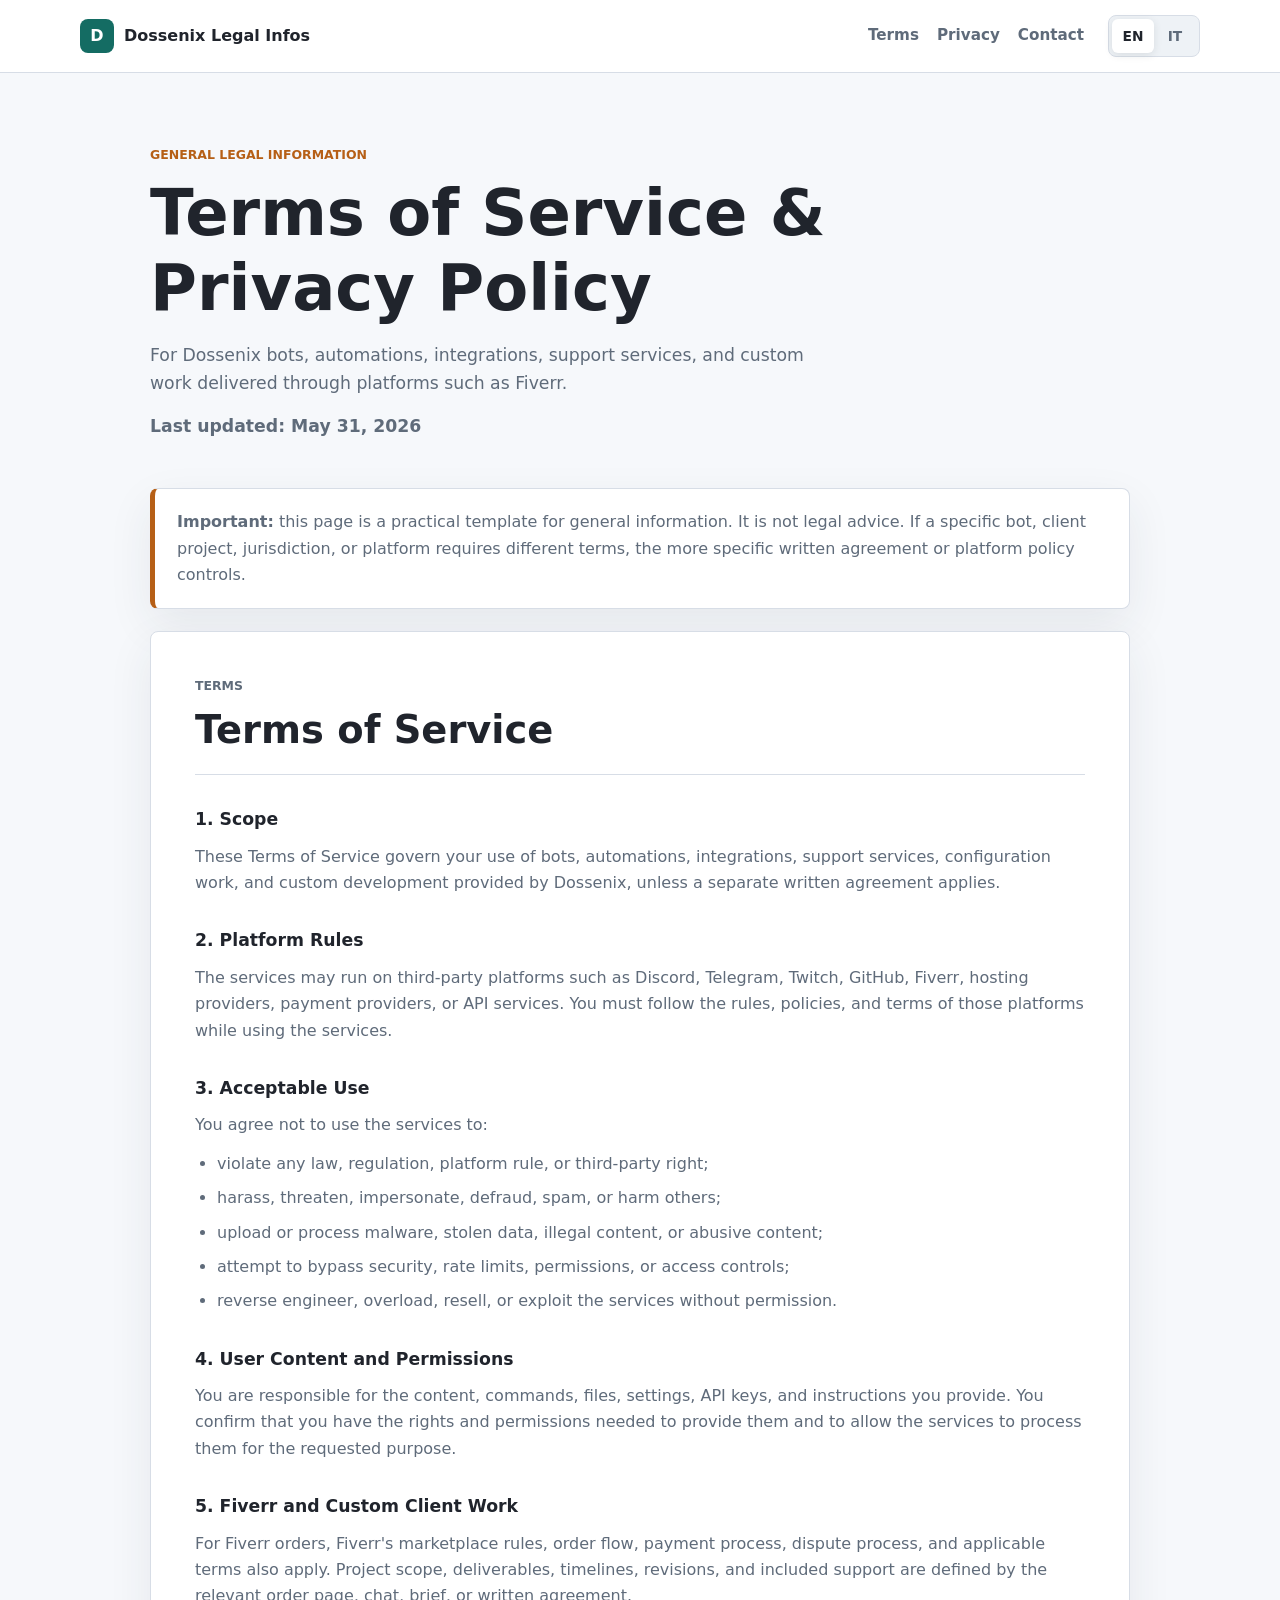
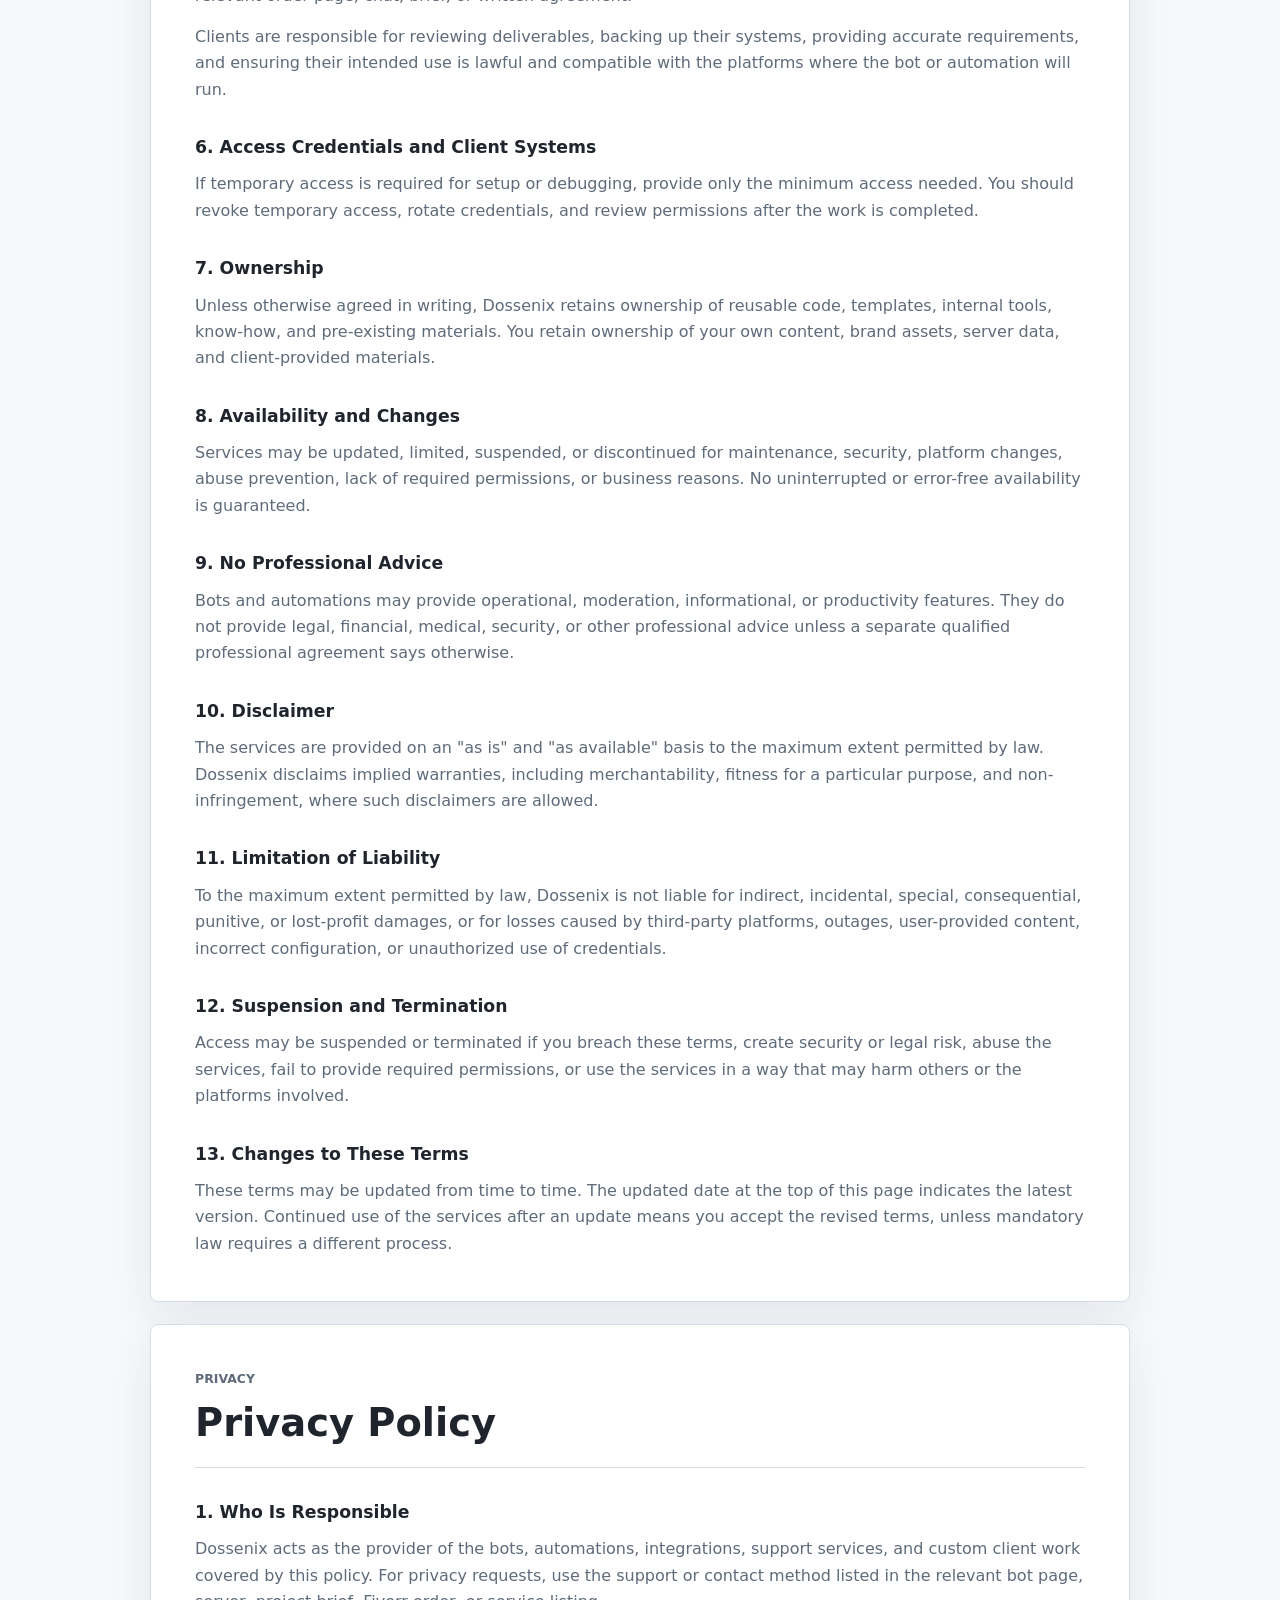
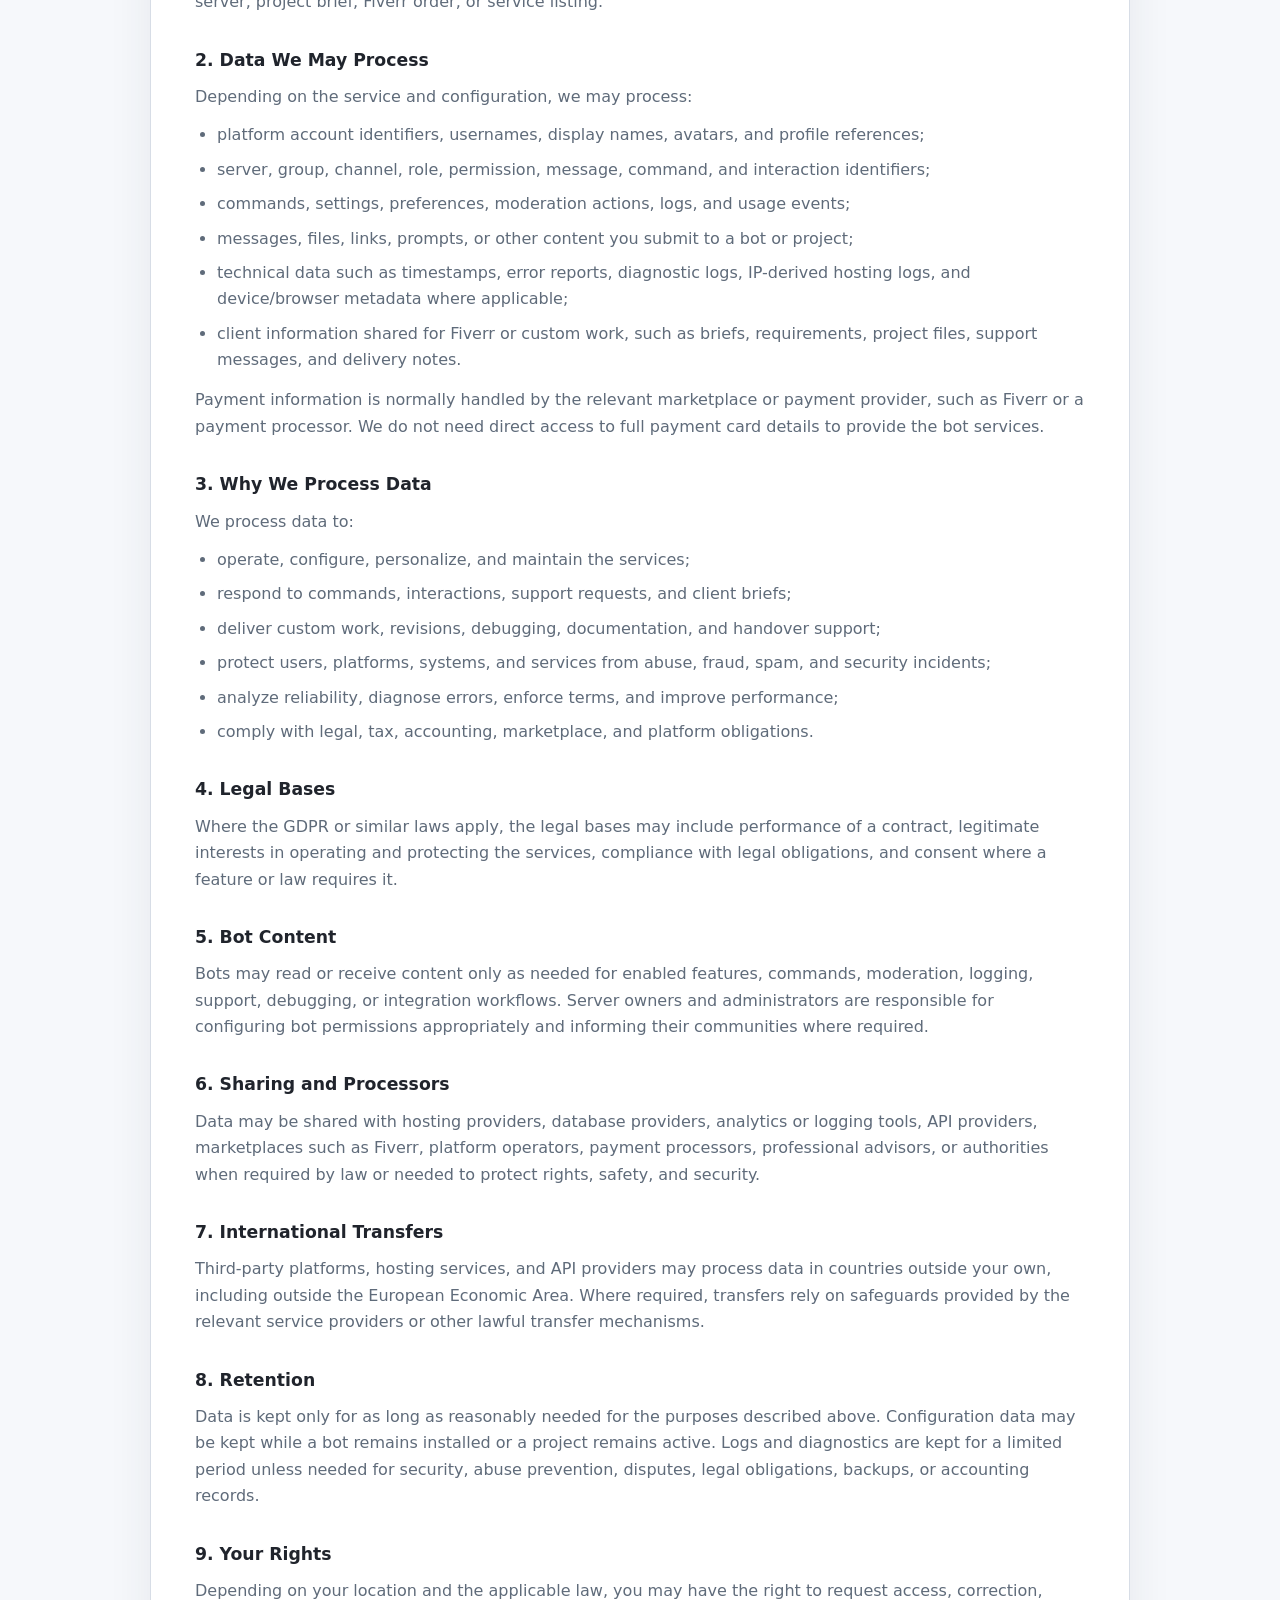
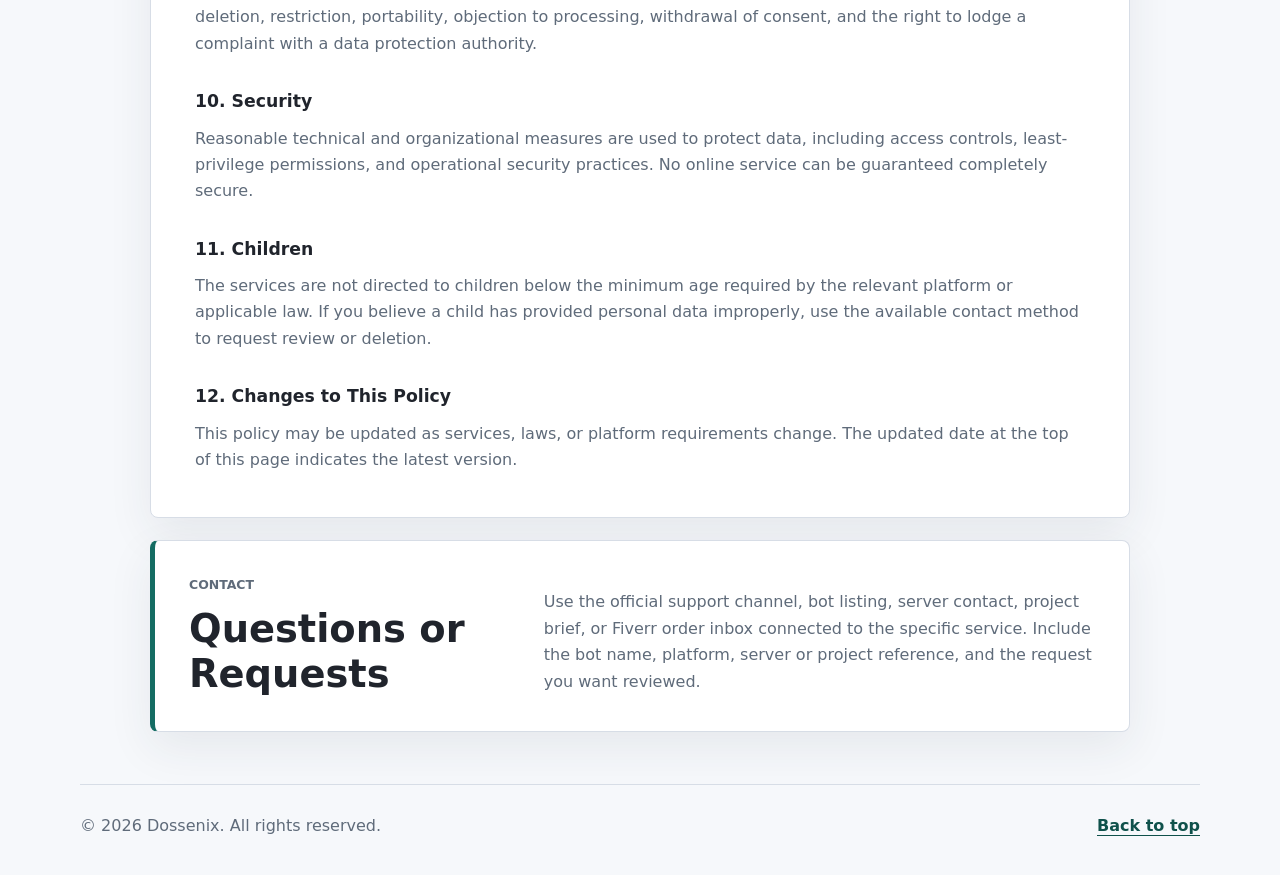
==== privacy.html @ 3f0cb833 "Add Dossenix legal pages" ====
<!doctype html>
<html lang="en">
  <head>
    <meta charset="utf-8" />
    <meta name="viewport" content="width=device-width, initial-scale=1" />
    <title>Privacy Policy | Dossenix Legal Infos</title>
    <meta http-equiv="refresh" content="0; url=./#privacy-en" />
    <link rel="canonical" href="./#privacy-en" />
  </head>
  <body>
    <p>
      Redirecting to
      <a href="./#privacy-en">Privacy Policy</a>.
    </p>
    <script>
      window.location.replace("./#privacy-en");
    </script>
  </body>
</html>
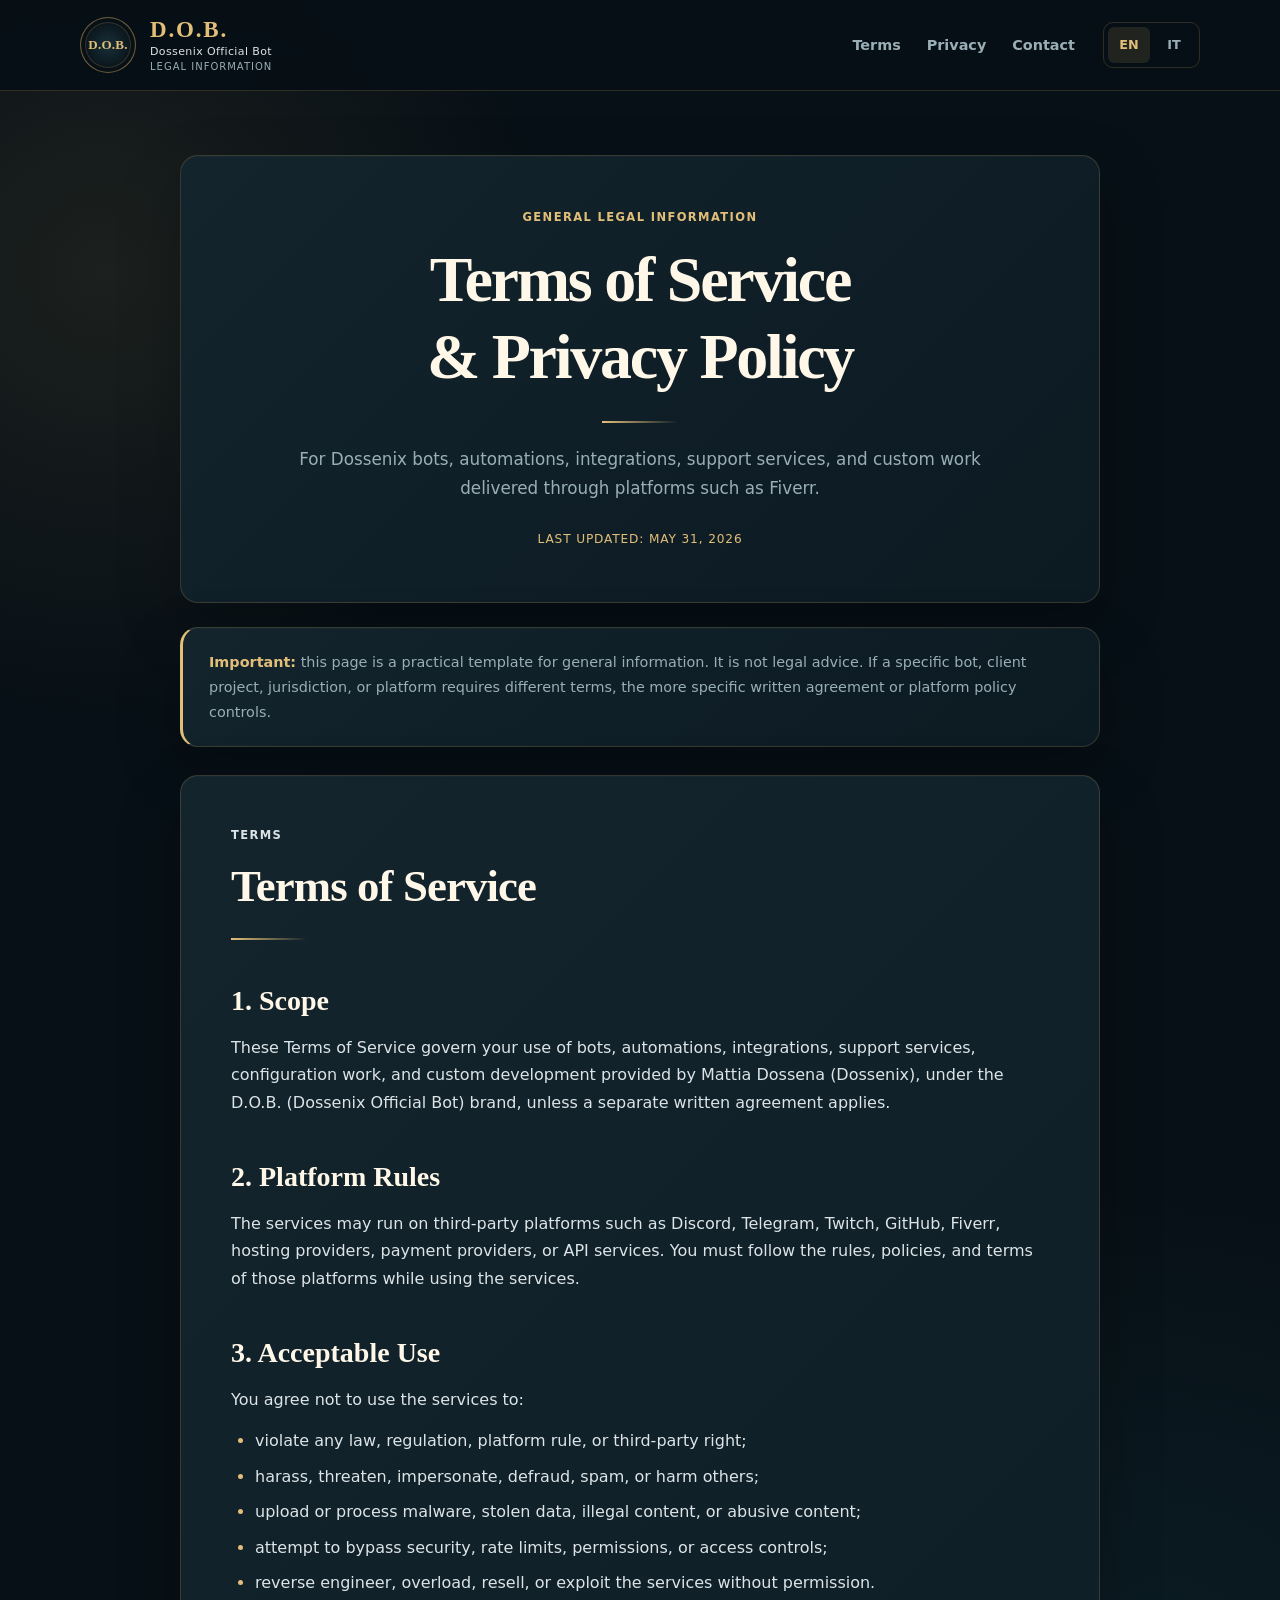
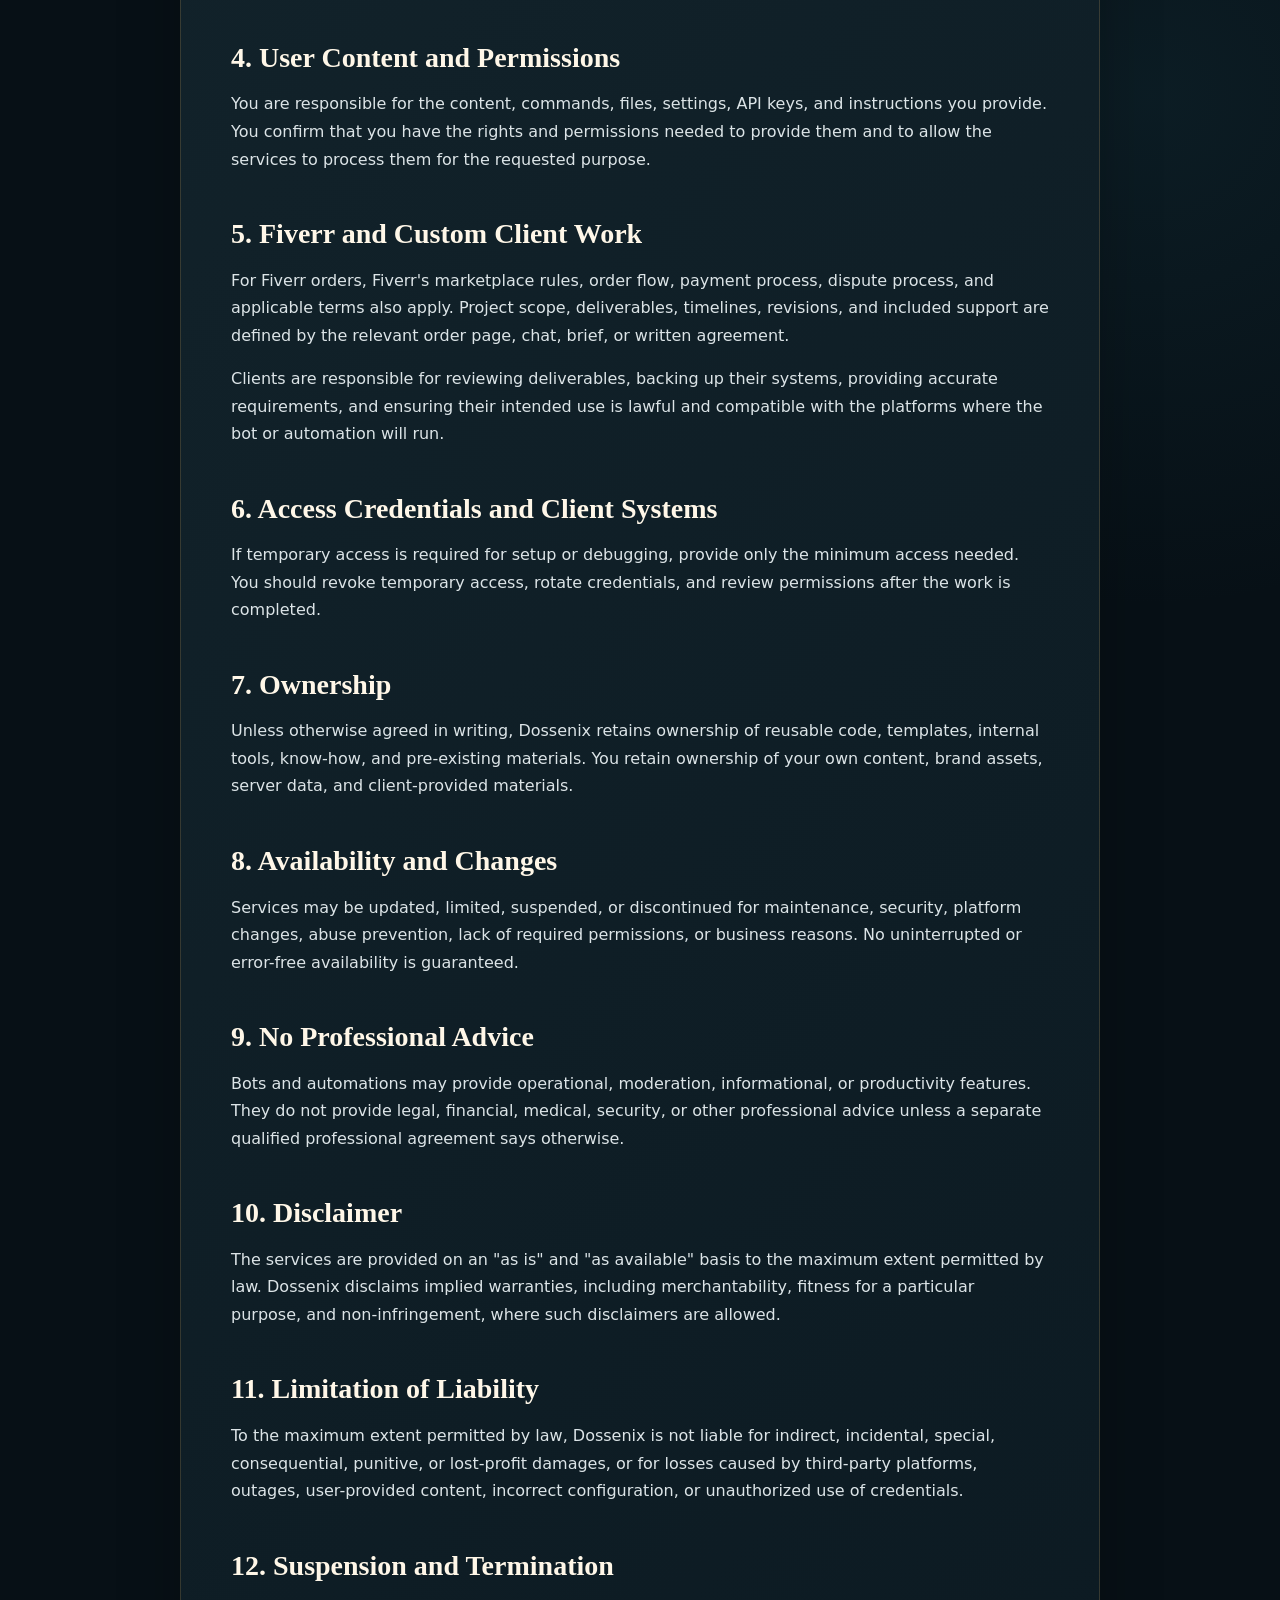
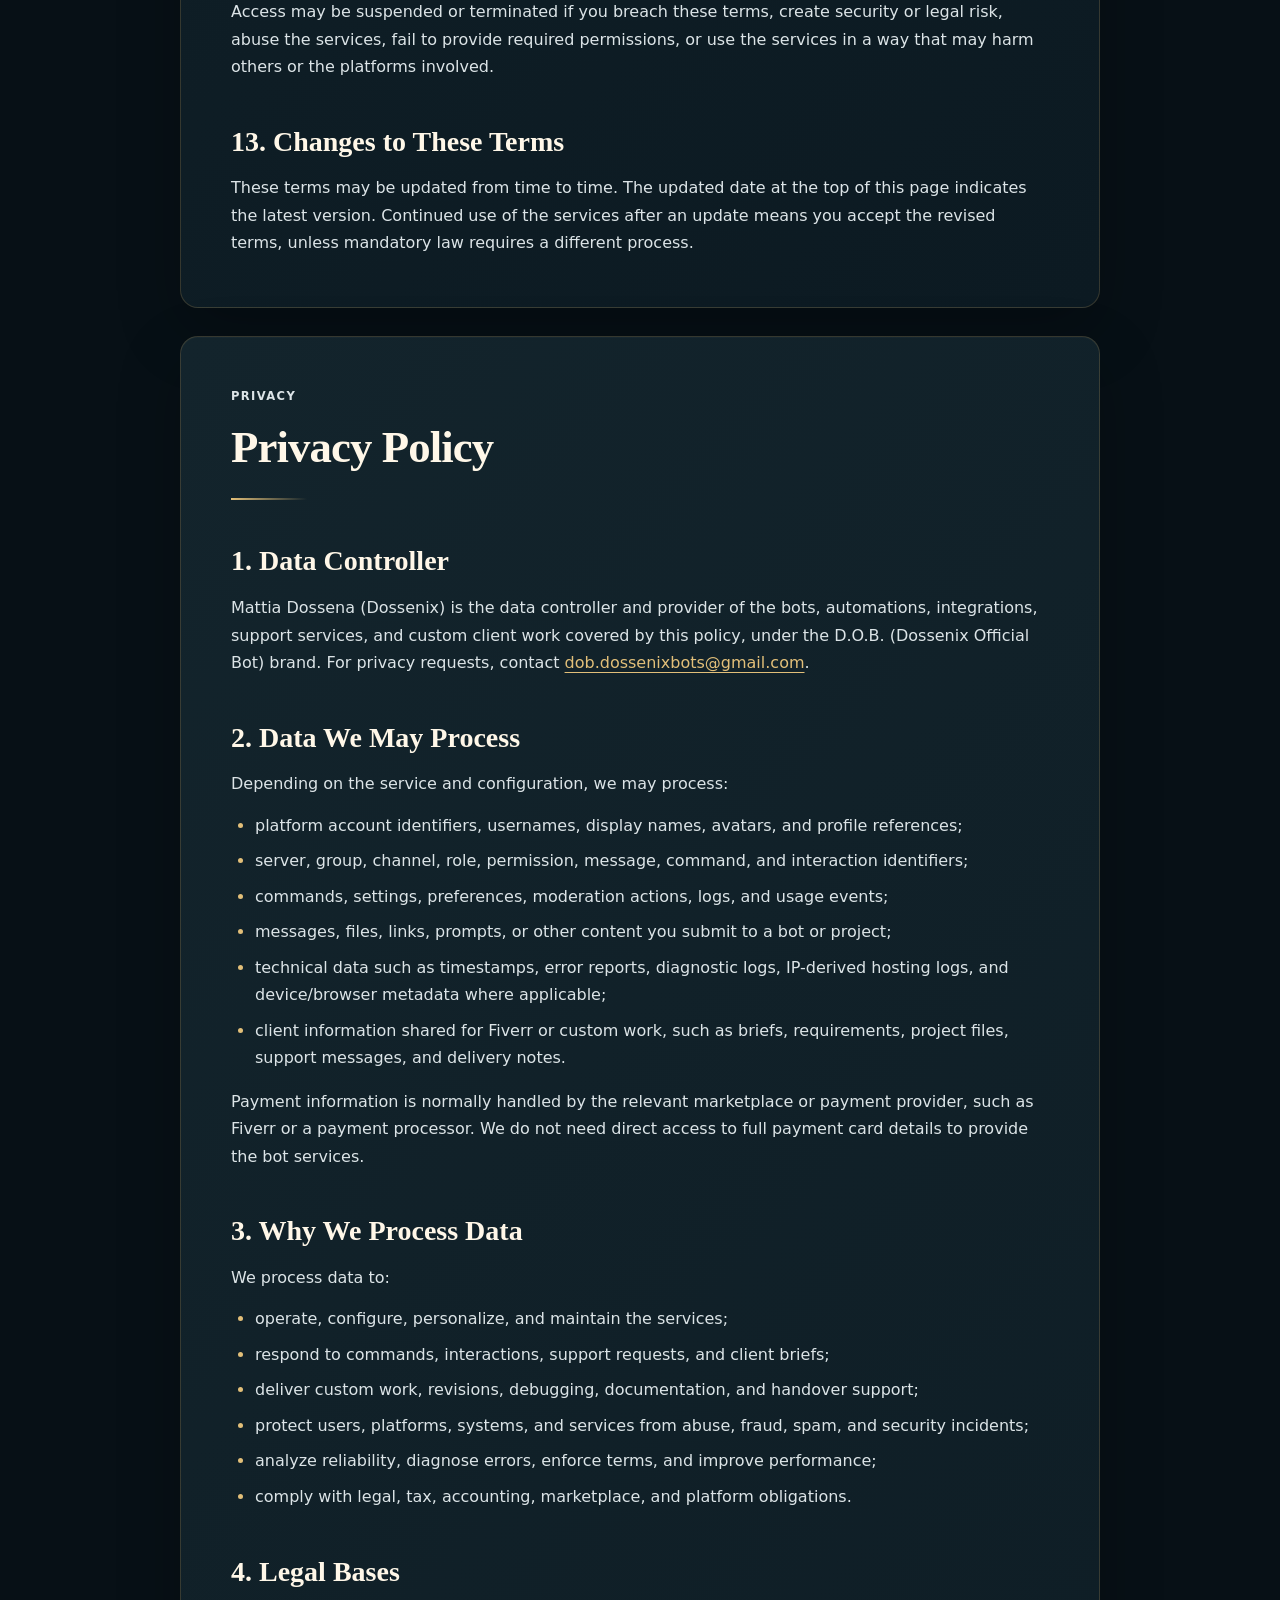
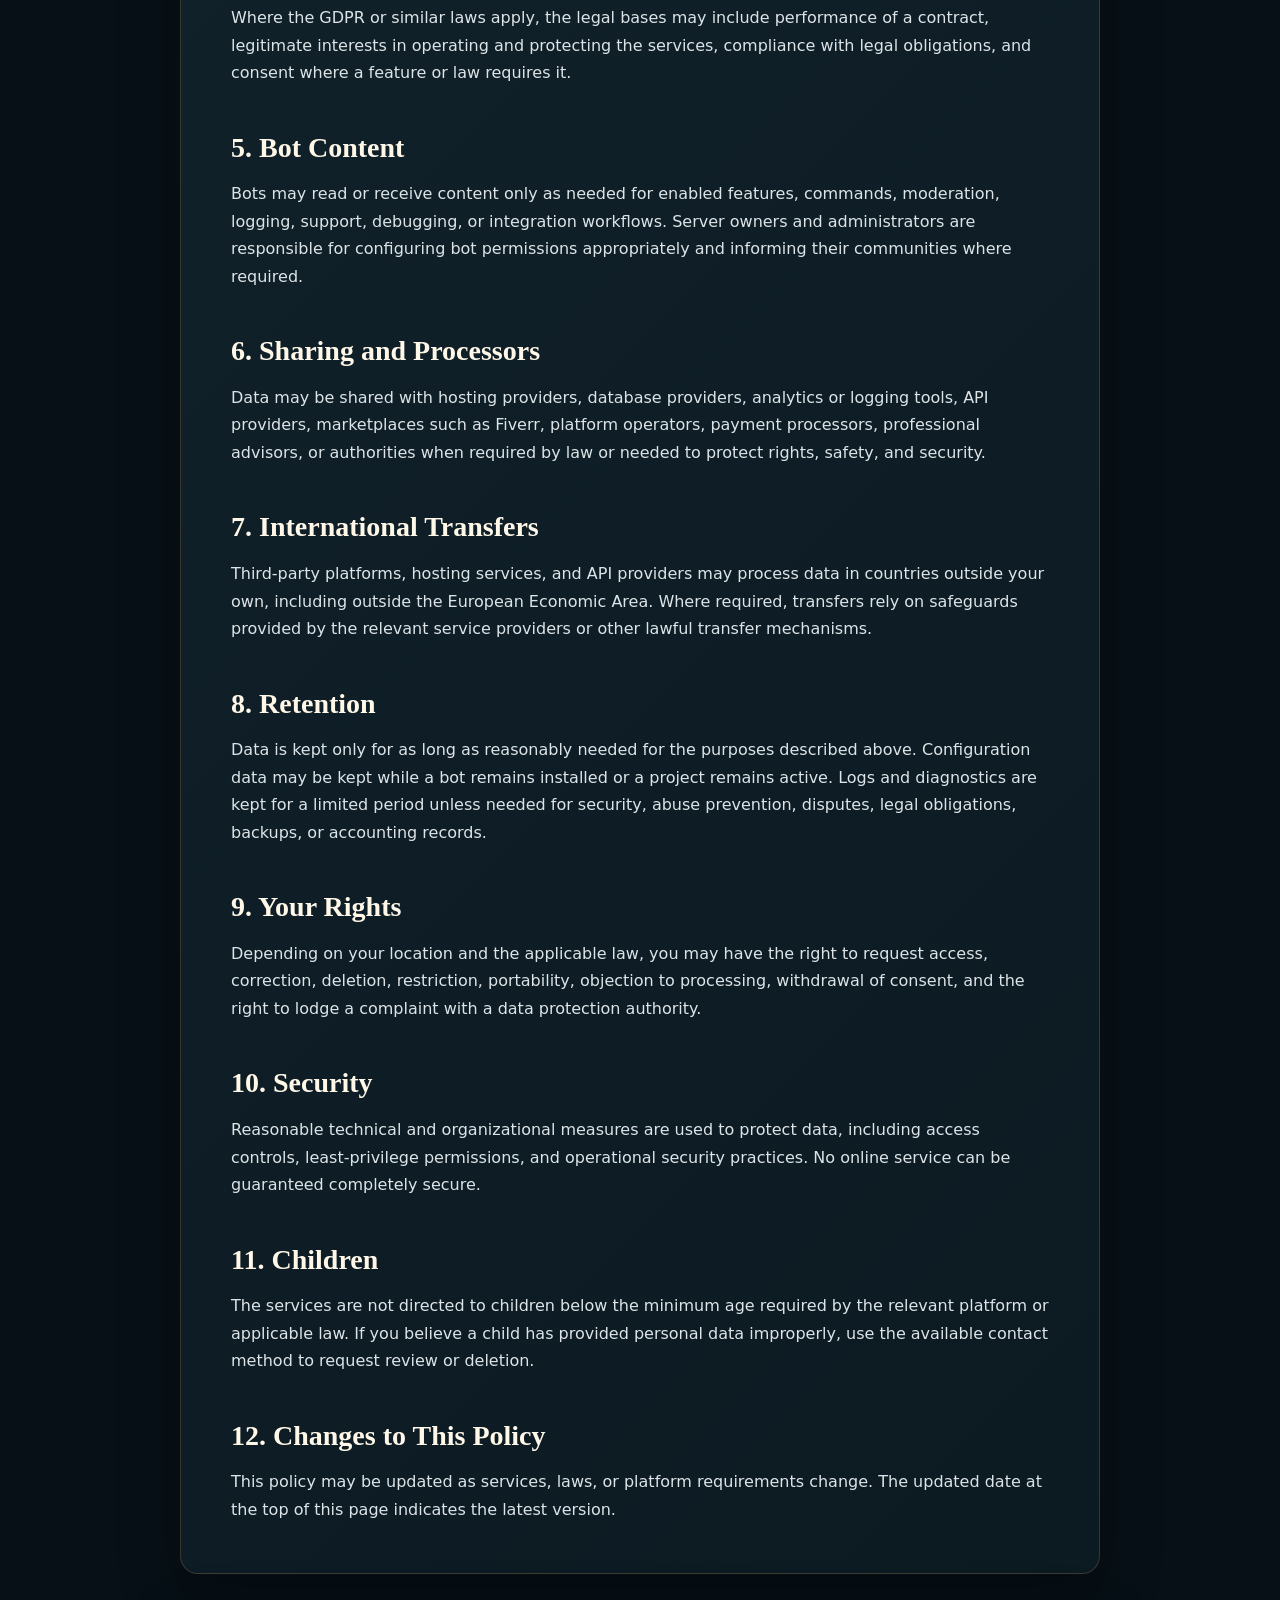
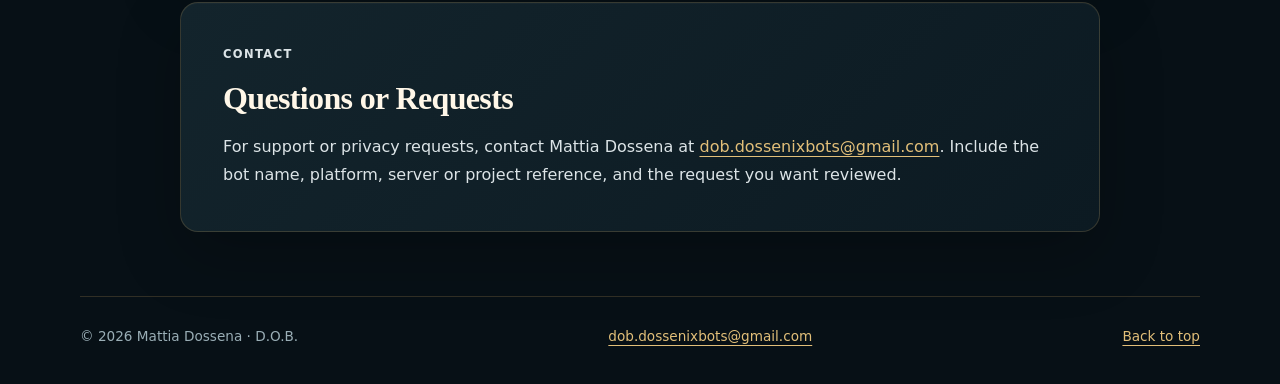
==== commit 9bceb26b: "Restyle legal pages with D.O.B. branding and update owner contacts" ====
--- a/privacy.html
+++ b/privacy.html
@@ -3,7 +3,7 @@
   <head>
     <meta charset="utf-8" />
     <meta name="viewport" content="width=device-width, initial-scale=1" />
-    <title>Privacy Policy | Dossenix Legal Infos</title>
+    <title>Privacy Policy · D.O.B.</title>
     <meta http-equiv="refresh" content="0; url=./#privacy-en" />
     <link rel="canonical" href="./#privacy-en" />
   </head>
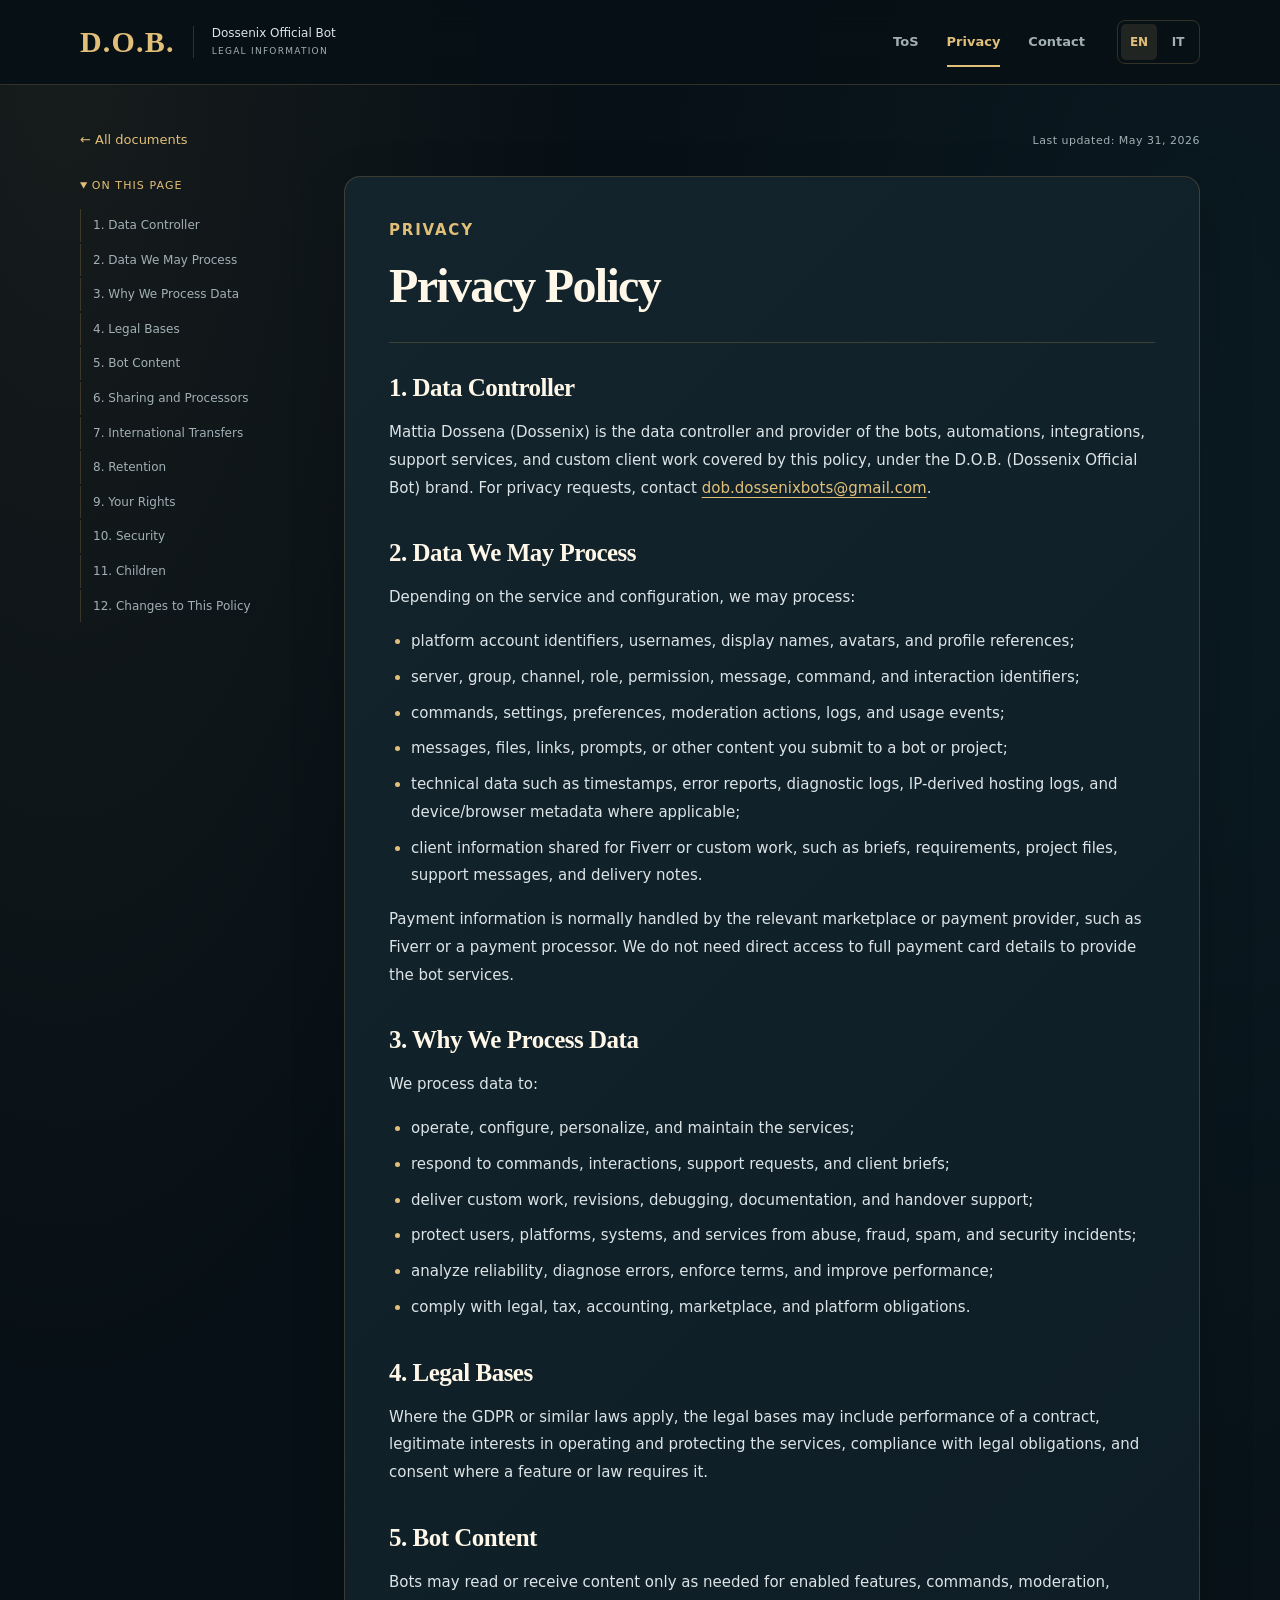
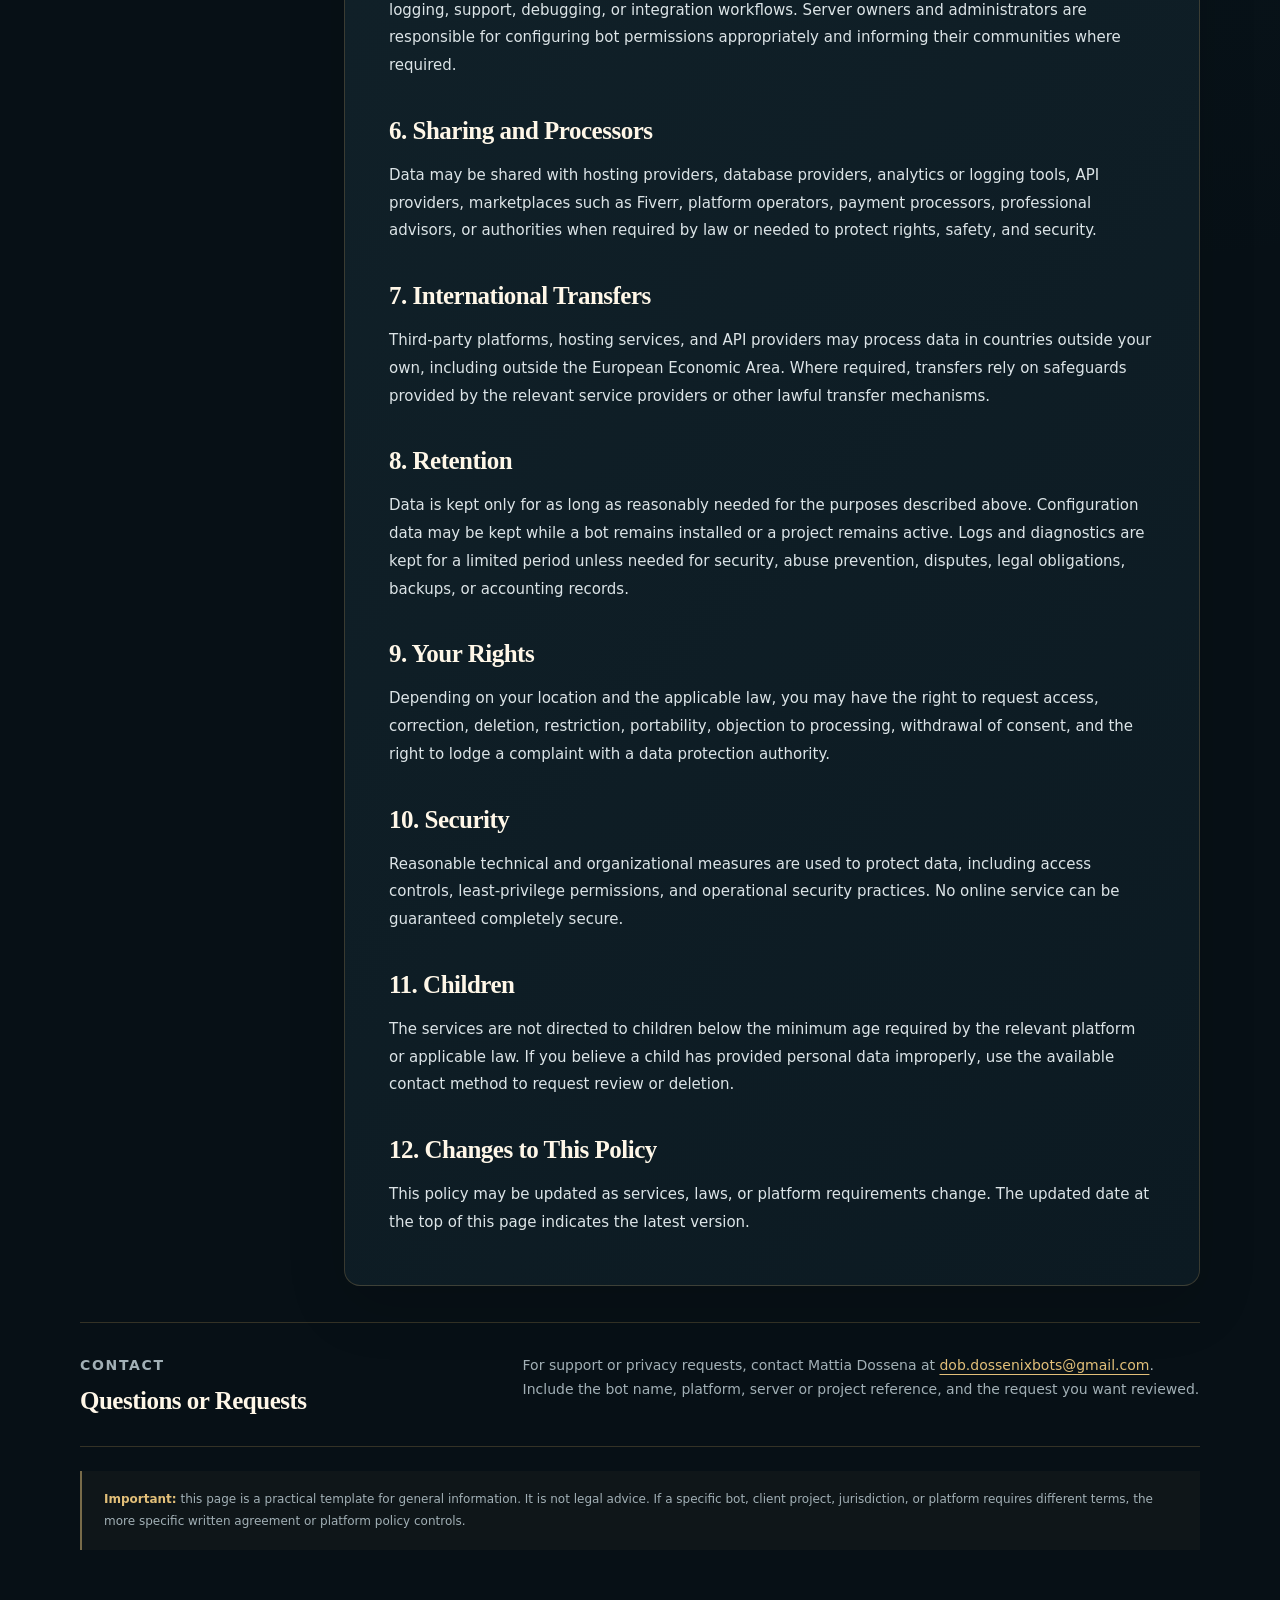
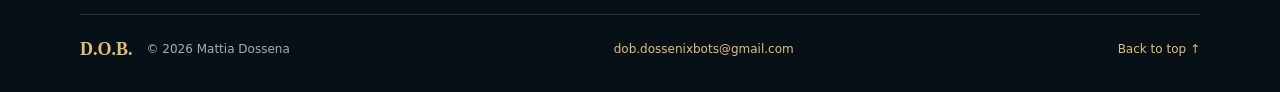
==== commit 4a8cda8b: "Rebuild legal hub with dedicated documents and versioned styles" ====
--- a/privacy.html
+++ b/privacy.html
@@ -1,19 +1,306 @@
 <!doctype html>
 <html lang="en">
-  <head>
-    <meta charset="utf-8" />
-    <meta name="viewport" content="width=device-width, initial-scale=1" />
-    <title>Privacy Policy · D.O.B.</title>
-    <meta http-equiv="refresh" content="0; url=./#privacy-en" />
-    <link rel="canonical" href="./#privacy-en" />
-  </head>
-  <body>
-    <p>
-      Redirecting to
-      <a href="./#privacy-en">Privacy Policy</a>.
-    </p>
-    <script>
-      window.location.replace("./#privacy-en");
-    </script>
-  </body>
+<head>
+  <meta charset="utf-8" />
+  <meta name="viewport" content="width=device-width, initial-scale=1" />
+  <meta name="description" content="Terms of Service and Privacy Policy for D.O.B. — Dossenix Official Bot. Mattia Dossena, Dossenix bots, automations and custom work." />
+  <meta name="theme-color" content="#071016" />
+  <title>Privacy Policy · D.O.B.</title>
+  <link rel="stylesheet" href="style.css?v=20260914-2" />
+  <script src="script.js?v=20260914-2" defer></script>
+</head>
+<body data-page="privacy" id="top">
+<a class="skip-link" href="#content" data-skip>Skip to content</a>
+<header class="site-header">
+  <div class="header-inner">
+    <a class="brand" href="./" aria-label="D.O.B. — Dossenix Official Bot — Home">
+      <span class="brand-name">D.O.B.</span>
+      <span class="brand-copy"><span class="brand-subtitle">Dossenix Official Bot</span><span class="brand-caption">Legal Information</span></span>
+    </a>
+    <nav class="site-nav" aria-label="Primary navigation">
+      <a data-nav="terms" href="terms.html#terms-en">ToS</a>
+      <a data-nav="privacy" href="privacy.html#privacy-en">Privacy</a>
+      <a data-nav="contact" href="./#contact-en">Contact</a>
+    </nav>
+    <div class="language-switch" aria-label="Language">
+      <button type="button" data-language-button="en" aria-pressed="true">EN</button>
+      <button type="button" data-language-button="it" aria-pressed="false">IT</button>
+    </div>
+  </div>
+</header>
+<main id="content" tabindex="-1"><article class="legal-language" lang="en" data-lang-panel="en"><div class="document-topline"><a href="./#en" class="back-link">← All documents</a><p class="updated">Last updated: May 31, 2026</p></div><div class="document-layout"><aside class="document-index"><details open><summary>On this page</summary><nav aria-label="Document contents"><ol><li><a href="#privacy-en-1">1. Data Controller</a></li><li><a href="#privacy-en-2">2. Data We May Process</a></li><li><a href="#privacy-en-3">3. Why We Process Data</a></li><li><a href="#privacy-en-4">4. Legal Bases</a></li><li><a href="#privacy-en-5">5. Bot Content</a></li><li><a href="#privacy-en-6">6. Sharing and Processors</a></li><li><a href="#privacy-en-7">7. International Transfers</a></li><li><a href="#privacy-en-8">8. Retention</a></li><li><a href="#privacy-en-9">9. Your Rights</a></li><li><a href="#privacy-en-10">10. Security</a></li><li><a href="#privacy-en-11">11. Children</a></li><li><a href="#privacy-en-12">12. Changes to This Policy</a></li></ol></nav></details></aside><section class="policy-section" id="privacy-en">
+          <div class="section-heading">
+            <p class="eyebrow">Privacy</p>
+            <h1>Privacy Policy</h1>
+          </div>
+
+          <h2 id="privacy-en-1">1. Data Controller</h2>
+          <p>
+            Mattia Dossena (Dossenix) is the data controller and provider of the
+            bots, automations, integrations, support services, and custom client
+            work covered by this policy, under the D.O.B. (Dossenix Official Bot)
+            brand. For privacy requests, contact
+            <a href="mailto:dob.dossenixbots@gmail.com">dob.dossenixbots@gmail.com</a>.
+          </p>
+
+          <h2 id="privacy-en-2">2. Data We May Process</h2>
+          <p>Depending on the service and configuration, we may process:</p>
+          <ul>
+            <li>platform account identifiers, usernames, display names, avatars, and profile references;</li>
+            <li>server, group, channel, role, permission, message, command, and interaction identifiers;</li>
+            <li>commands, settings, preferences, moderation actions, logs, and usage events;</li>
+            <li>messages, files, links, prompts, or other content you submit to a bot or project;</li>
+            <li>technical data such as timestamps, error reports, diagnostic logs, IP-derived hosting logs, and device/browser metadata where applicable;</li>
+            <li>client information shared for Fiverr or custom work, such as briefs, requirements, project files, support messages, and delivery notes.</li>
+          </ul>
+          <p>
+            Payment information is normally handled by the relevant marketplace
+            or payment provider, such as Fiverr or a payment processor. We do not
+            need direct access to full payment card details to provide the bot
+            services.
+          </p>
+
+          <h2 id="privacy-en-3">3. Why We Process Data</h2>
+          <p>We process data to:</p>
+          <ul>
+            <li>operate, configure, personalize, and maintain the services;</li>
+            <li>respond to commands, interactions, support requests, and client briefs;</li>
+            <li>deliver custom work, revisions, debugging, documentation, and handover support;</li>
+            <li>protect users, platforms, systems, and services from abuse, fraud, spam, and security incidents;</li>
+            <li>analyze reliability, diagnose errors, enforce terms, and improve performance;</li>
+            <li>comply with legal, tax, accounting, marketplace, and platform obligations.</li>
+          </ul>
+
+          <h2 id="privacy-en-4">4. Legal Bases</h2>
+          <p>
+            Where the GDPR or similar laws apply, the legal bases may include
+            performance of a contract, legitimate interests in operating and
+            protecting the services, compliance with legal obligations, and
+            consent where a feature or law requires it.
+          </p>
+
+          <h2 id="privacy-en-5">5. Bot Content</h2>
+          <p>
+            Bots may read or receive content only as needed for enabled features,
+            commands, moderation, logging, support, debugging, or integration
+            workflows. Server owners and administrators are responsible for
+            configuring bot permissions appropriately and informing their
+            communities where required.
+          </p>
+
+          <h2 id="privacy-en-6">6. Sharing and Processors</h2>
+          <p>
+            Data may be shared with hosting providers, database providers,
+            analytics or logging tools, API providers, marketplaces such as
+            Fiverr, platform operators, payment processors, professional
+            advisors, or authorities when required by law or needed to protect
+            rights, safety, and security.
+          </p>
+
+          <h2 id="privacy-en-7">7. International Transfers</h2>
+          <p>
+            Third-party platforms, hosting services, and API providers may
+            process data in countries outside your own, including outside the
+            European Economic Area. Where required, transfers rely on safeguards
+            provided by the relevant service providers or other lawful transfer
+            mechanisms.
+          </p>
+
+          <h2 id="privacy-en-8">8. Retention</h2>
+          <p>
+            Data is kept only for as long as reasonably needed for the purposes
+            described above. Configuration data may be kept while a bot remains
+            installed or a project remains active. Logs and diagnostics are kept
+            for a limited period unless needed for security, abuse prevention,
+            disputes, legal obligations, backups, or accounting records.
+          </p>
+
+          <h2 id="privacy-en-9">9. Your Rights</h2>
+          <p>
+            Depending on your location and the applicable law, you may have the
+            right to request access, correction, deletion, restriction,
+            portability, objection to processing, withdrawal of consent, and the
+            right to lodge a complaint with a data protection authority.
+          </p>
+
+          <h2 id="privacy-en-10">10. Security</h2>
+          <p>
+            Reasonable technical and organizational measures are used to protect
+            data, including access controls, least-privilege permissions, and
+            operational security practices. No online service can be guaranteed
+            completely secure.
+          </p>
+
+          <h2 id="privacy-en-11">11. Children</h2>
+          <p>
+            The services are not directed to children below the minimum age
+            required by the relevant platform or applicable law. If you believe
+            a child has provided personal data improperly, use the available
+            contact method to request review or deletion.
+          </p>
+
+          <h2 id="privacy-en-12">12. Changes to This Policy</h2>
+          <p>
+            This policy may be updated as services, laws, or platform
+            requirements change. The updated date at the top of this page
+            indicates the latest version.
+          </p>
+        </section></div><section class="contact-section" id="contact-en">
+          <div>
+            <p class="eyebrow">Contact</p>
+            <h2>Questions or Requests</h2>
+          </div>
+          <p>
+            For support or privacy requests, contact Mattia Dossena at
+            <a href="mailto:dob.dossenixbots@gmail.com">dob.dossenixbots@gmail.com</a>.
+            Include the bot name, platform, server or project reference,
+            and the request you want reviewed.
+          </p>
+        </section><section class="notice" aria-label="Important notice">
+          <strong>Important:</strong> this page is a practical template for general
+          information. It is not legal advice. If a specific bot, client project,
+          jurisdiction, or platform requires different terms, the more specific
+          written agreement or platform policy controls.
+        </section></article><article class="legal-language" lang="it" data-lang-panel="it" hidden><div class="document-topline"><a href="./#it" class="back-link">← Tutti i documenti</a><p class="updated">Ultimo aggiornamento: 31 maggio 2026</p></div><div class="document-layout"><aside class="document-index"><details open><summary>In questa pagina</summary><nav aria-label="Indice del documento"><ol><li><a href="#privacy-it-1">1. Titolare del Trattamento</a></li><li><a href="#privacy-it-2">2. Dati che Possiamo Trattare</a></li><li><a href="#privacy-it-3">3. Perché Trattiamo i Dati</a></li><li><a href="#privacy-it-4">4. Basi Giuridiche</a></li><li><a href="#privacy-it-5">5. Contenuti dei Bot</a></li><li><a href="#privacy-it-6">6. Condivisione e Responsabili</a></li><li><a href="#privacy-it-7">7. Trasferimenti Internazionali</a></li><li><a href="#privacy-it-8">8. Conservazione</a></li><li><a href="#privacy-it-9">9. I Tuoi Diritti</a></li><li><a href="#privacy-it-10">10. Sicurezza</a></li><li><a href="#privacy-it-11">11. Minori</a></li><li><a href="#privacy-it-12">12. Modifiche a Questa Policy</a></li></ol></nav></details></aside><section class="policy-section" id="privacy-it">
+          <div class="section-heading">
+            <p class="eyebrow">Privacy</p>
+            <h1>Privacy Policy</h1>
+          </div>
+
+          <h2 id="privacy-it-1">1. Titolare del Trattamento</h2>
+          <p>
+            Mattia Dossena (Dossenix) è il titolare del trattamento e il fornitore
+            dei bot, delle automazioni, delle integrazioni, dell'assistenza e dei
+            lavori personalizzati coperti da questa policy, con il marchio D.O.B.
+            (Dossenix Official Bot). Per richieste privacy, scrivi a
+            <a href="mailto:dob.dossenixbots@gmail.com">dob.dossenixbots@gmail.com</a>.
+          </p>
+
+          <h2 id="privacy-it-2">2. Dati che Possiamo Trattare</h2>
+          <p>In base al servizio e alla configurazione, possiamo trattare:</p>
+          <ul>
+            <li>identificativi account, username, nomi visualizzati, avatar e riferimenti profilo;</li>
+            <li>identificativi di server, gruppi, canali, ruoli, permessi, messaggi, comandi e interazioni;</li>
+            <li>comandi, impostazioni, preferenze, azioni di moderazione, log ed eventi di utilizzo;</li>
+            <li>messaggi, file, link, prompt o altri contenuti inviati a un bot o a un progetto;</li>
+            <li>dati tecnici come timestamp, report di errore, log diagnostici, log di hosting derivati da IP e metadati di dispositivo/browser dove applicabile;</li>
+            <li>informazioni cliente condivise per Fiverr o lavori personalizzati, come brief, requisiti, file di progetto, messaggi di supporto e note di consegna.</li>
+          </ul>
+          <p>
+            Le informazioni di pagamento sono normalmente gestite dal marketplace
+            o dal provider di pagamento applicabile, come Fiverr o un processore
+            di pagamento. Non serve accesso diretto ai dati completi della carta
+            per fornire i servizi bot.
+          </p>
+
+          <h2 id="privacy-it-3">3. Perché Trattiamo i Dati</h2>
+          <p>Trattiamo i dati per:</p>
+          <ul>
+            <li>gestire, configurare, personalizzare e mantenere i servizi;</li>
+            <li>rispondere a comandi, interazioni, richieste di supporto e brief cliente;</li>
+            <li>consegnare lavori personalizzati, revisioni, debug, documentazione e supporto al passaggio di consegne;</li>
+            <li>proteggere utenti, piattaforme, sistemi e servizi da abusi, frodi, spam e incidenti di sicurezza;</li>
+            <li>analizzare affidabilità, diagnosticare errori, applicare i termini e migliorare le prestazioni;</li>
+            <li>rispettare obblighi legali, fiscali, contabili, di marketplace e di piattaforma.</li>
+          </ul>
+
+          <h2 id="privacy-it-4">4. Basi Giuridiche</h2>
+          <p>
+            Quando si applica il GDPR o normativa simile, le basi giuridiche
+            possono includere esecuzione di un contratto, legittimo interesse a
+            gestire e proteggere i servizi, adempimento di obblighi legali e
+            consenso quando una funzione o una norma lo richiede.
+          </p>
+
+          <h2 id="privacy-it-5">5. Contenuti dei Bot</h2>
+          <p>
+            I bot possono leggere o ricevere contenuti solo per quanto necessario
+            alle funzionalità abilitate, ai comandi, alla moderazione, ai log,
+            all'assistenza, al debug o ai flussi di integrazione. Proprietari e
+            amministratori dei server sono responsabili di configurare
+            correttamente i permessi del bot e informare le proprie community
+            quando necessario.
+          </p>
+
+          <h2 id="privacy-it-6">6. Condivisione e Responsabili</h2>
+          <p>
+            I dati possono essere condivisi con provider di hosting, database,
+            strumenti di analytics o logging, provider API, marketplace come
+            Fiverr, operatori delle piattaforme, processori di pagamento,
+            consulenti professionali o autorità quando richiesto dalla legge o
+            necessario per proteggere diritti, sicurezza e integrità.
+          </p>
+
+          <h2 id="privacy-it-7">7. Trasferimenti Internazionali</h2>
+          <p>
+            Piattaforme terze, servizi di hosting e provider API possono trattare
+            dati in Paesi diversi dal tuo, inclusi Paesi fuori dallo Spazio
+            Economico Europeo. Dove richiesto, i trasferimenti si basano sulle
+            garanzie fornite dai relativi provider o su altri meccanismi leciti.
+          </p>
+
+          <h2 id="privacy-it-8">8. Conservazione</h2>
+          <p>
+            I dati sono conservati solo per il tempo ragionevolmente necessario
+            agli scopi descritti. I dati di configurazione possono essere
+            conservati mentre un bot resta installato o un progetto resta
+            attivo. Log e diagnostica sono conservati per un periodo limitato,
+            salvo necessità di sicurezza, prevenzione abusi, controversie,
+            obblighi legali, backup o registrazioni contabili.
+          </p>
+
+          <h2 id="privacy-it-9">9. I Tuoi Diritti</h2>
+          <p>
+            In base alla tua posizione e alla legge applicabile, puoi avere il
+            diritto di chiedere accesso, rettifica, cancellazione, limitazione,
+            portabilità, opposizione al trattamento, revoca del consenso e di
+            proporre reclamo a un'autorità di protezione dei dati.
+          </p>
+
+          <h2 id="privacy-it-10">10. Sicurezza</h2>
+          <p>
+            Usiamo misure tecniche e organizzative ragionevoli per proteggere i
+            dati, incluse limitazioni degli accessi, permessi minimi necessari e
+            pratiche operative di sicurezza. Nessun servizio online può essere
+            garantito come completamente sicuro.
+          </p>
+
+          <h2 id="privacy-it-11">11. Minori</h2>
+          <p>
+            I servizi non sono rivolti a minori sotto l'età minima richiesta
+            dalla piattaforma applicabile o dalla legge. Se ritieni che un minore
+            abbia fornito dati personali in modo improprio, usa il contatto
+            disponibile per chiedere verifica o cancellazione.
+          </p>
+
+          <h2 id="privacy-it-12">12. Modifiche a Questa Policy</h2>
+          <p>
+            Questa policy può essere aggiornata quando cambiano servizi, leggi o
+            requisiti delle piattaforme. La data di aggiornamento in cima alla
+            pagina indica l'ultima versione.
+          </p>
+        </section></div><section class="contact-section" id="contact-it">
+          <div>
+            <p class="eyebrow">Contatti</p>
+            <h2>Domande o Richieste</h2>
+          </div>
+          <p>
+            Per assistenza o richieste privacy, contatta Mattia Dossena all'indirizzo
+            <a href="mailto:dob.dossenixbots@gmail.com">dob.dossenixbots@gmail.com</a>.
+            Includi nome del bot, piattaforma,
+            riferimento server o progetto e la richiesta da verificare.
+          </p>
+        </section><section class="notice" aria-label="Avviso importante">
+          <strong>Importante:</strong> questa pagina è un modello pratico di
+          informativa generale. Non è consulenza legale. Se un bot specifico, un
+          progetto cliente, una giurisdizione o una piattaforma richiede termini
+          diversi, prevale l'accordo scritto o la policy della piattaforma più
+          specifica.
+        </section></article></main>
+<footer class="site-footer">
+  <div><span class="footer-brand">D.O.B.</span><p>© <span id="year">2026</span> Mattia Dossena</p></div>
+  <a href="mailto:dob.dossenixbots@gmail.com">dob.dossenixbots@gmail.com</a>
+  <a href="#top" data-footer-top>Back to top ↑</a>
+</footer>
+</body>
 </html>
--- a/style.css
+++ b/style.css
@@ -0,0 +1,167 @@
+/* D.O.B. legal pages — shared visual system. */
+:root {
+  color-scheme: dark;
+  --bg: #071016;
+  --panel: #102028;
+  --ink: #fff7e8;
+  --text: #dce4e7;
+  --muted: #a2b0b6;
+  --gold: #e2bf79;
+  --line: rgba(212, 170, 97, .22);
+  --radius: 16px;
+}
+
+* { box-sizing: border-box; }
+html { scroll-behavior: smooth; scroll-padding-top: 112px; }
+body {
+  margin: 0;
+  background: radial-gradient(ellipse at 5% 0, rgba(212, 170, 97, .08), transparent 520px),
+    radial-gradient(ellipse at 95% 15%, rgba(37, 95, 111, .12), transparent 600px), var(--bg);
+  color: var(--text);
+  font: 16px/1.75 Inter, ui-sans-serif, system-ui, -apple-system, BlinkMacSystemFont, 'Segoe UI', sans-serif;
+  overflow-wrap: break-word;
+}
+[hidden] { display: none !important; }
+a { color: var(--gold); text-underline-offset: 4px; }
+a:hover { color: var(--ink); }
+button { font: inherit; }
+:focus-visible { outline: 2px solid var(--gold); outline-offset: 5px; }
+::selection { background: var(--gold); color: var(--bg); }
+.skip-link { position: fixed; z-index: 30; top: 10px; left: 16px; padding: 10px 18px; background: var(--panel); transform: translateY(-150%); }
+.skip-link:focus { transform: translateY(0); }
+.site-header { position: sticky; top: 0; z-index: 20; background: rgba(7, 16, 22, .95); border-bottom: 1px solid var(--line); backdrop-filter: blur(16px); }
+.header-inner { width: min(1120px, calc(100% - 48px)); min-height: 84px; margin: auto; display: flex; align-items: center; gap: 32px; }
+.brand { display: flex; align-items: center; gap: 18px; margin-right: auto; text-decoration: none; flex-shrink: 0; }
+.brand-name { color: var(--gold); font: 700 30px/1 Georgia, 'Times New Roman', serif; letter-spacing: .04em; }
+.brand-copy { display: grid; gap: 4px; padding-left: 18px; border-left: 1px solid var(--line); line-height: 1.3; }
+.brand-subtitle { color: var(--text); font-size: 12px; }
+.brand-caption { color: var(--muted); font-size: 9px; letter-spacing: .14em; text-transform: uppercase; }
+.site-nav { display: flex; align-items: center; gap: 28px; }
+.site-nav a { padding: 12px 0; color: var(--muted); font-size: 13px; font-weight: 650; text-decoration: none; }
+.site-nav a:hover, .site-nav a[aria-current] { color: var(--gold); }
+.site-nav a[aria-current] { box-shadow: 0 2px var(--gold); }
+.language-switch { display: flex; border: 1px solid var(--line); border-radius: 8px; padding: 3px; gap: 3px; }
+.language-switch button { min-width: 36px; min-height: 36px; border: 0; border-radius: 5px; background: transparent; color: var(--muted); font-size: 12px; font-weight: 700; cursor: pointer; }
+.language-switch button[aria-pressed='true'] { color: var(--gold); background: rgba(226, 191, 121, .12); }
+.language-switch button:hover { color: var(--ink); }
+main { width: min(1120px, calc(100% - 48px)); margin: 0 auto; padding: 44px 0 64px; }
+body[data-page='home'] main { max-width: 920px; }
+h1, h2 { color: var(--ink); font-family: Georgia, 'Times New Roman', serif; line-height: 1.2; font-weight: 700; }
+h1 { margin: 0; font-size: clamp(36px, 4.4vw, 56px); letter-spacing: -.035em; text-wrap: balance; }
+h2 { margin: 0; font-size: 28px; letter-spacing: -.02em; }
+p { margin: 16px 0 0; }
+.eyebrow, .card-meta { color: var(--gold); font-size: 11px; font-weight: 650; letter-spacing: .12em; text-transform: uppercase; }
+.eyebrow { margin: 0 0 18px; }
+.hero { text-align: center; padding: 28px 32px 36px; }
+.hero-copy { max-width: 760px; margin: auto; }
+.hero h1 { max-width: 720px; margin: auto; }
+.hero p:not(.eyebrow):not(.updated) { max-width: 650px; margin: 22px auto 0; color: var(--muted); font-size: 16px; }
+.updated { color: var(--muted); font-size: 11px; letter-spacing: .045em; }
+.hero .updated { margin-top: 20px; }
+.document-cards { display: grid; grid-template-columns: 1fr 1fr; gap: 20px; }
+.document-card { display: flex; flex-direction: column; min-height: 220px; padding: 30px; border: 1px solid var(--line); border-radius: var(--radius); background: linear-gradient(135deg, #14252d, #0d1b23); text-decoration: none; transition: border-color .18s, background .18s, transform .18s; }
+.document-card:hover { border-color: var(--gold); background: #152932; transform: translateY(-3px); }
+.document-card h2 { margin: 20px 0 28px; font-size: 30px; }
+.card-action { display: flex; align-items: center; justify-content: space-between; gap: 12px; margin-top: auto; padding-top: 16px; border-top: 1px solid var(--line); color: var(--gold); font-size: 13px; }
+.card-action span { font-size: 22px; line-height: 1; }
+.contact-section { display: grid; grid-template-columns: 1fr 1.65fr; gap: 32px; align-items: start; margin-top: 36px; padding: 30px 0; border-top: 1px solid var(--line); border-bottom: 1px solid var(--line); }
+.contact-section .eyebrow { margin-bottom: 9px; }
+.contact-section h2 { font-size: 25px; }
+.contact-section p { margin: 0; color: var(--muted); font-size: 14px; }
+.contact-section a { overflow-wrap: anywhere; }
+.notice { margin-top: 24px; padding: 18px 22px; border-left: 2px solid rgba(226, 191, 121, .5); background: rgba(226, 191, 121, .035); color: var(--muted); font-size: 12px; line-height: 1.8; }
+.notice strong { color: var(--gold); }
+.document-topline { display: flex; align-items: center; justify-content: space-between; gap: 20px; margin-bottom: 24px; }
+.document-topline .updated { margin: 0; }
+.back-link { font-size: 13px; text-decoration: none; }
+.document-layout { display: grid; grid-template-columns: 232px minmax(0, 1fr); gap: 32px; align-items: start; }
+.document-index { position: sticky; top: 116px; max-height: calc(100vh - 145px); overflow-y: auto; scrollbar-width: thin; scrollbar-color: #3d4541 transparent; }
+.document-index summary { color: var(--gold); font-size: 11px; letter-spacing: .1em; text-transform: uppercase; cursor: pointer; padding: 0 0 14px; }
+.document-index ol { list-style: none; padding: 0; margin: 0; }
+.document-index li + li { margin-top: 2px; }
+.document-index a { display: block; padding: 7px 12px; border-left: 1px solid var(--line); color: var(--muted); font-size: 12px; line-height: 1.55; text-decoration: none; }
+.document-index a:hover, .document-index a:focus-visible { color: var(--gold); border-left-color: var(--gold); background: rgba(226, 191, 121, .04); }
+.policy-section { min-width: 0; padding: 40px 44px 48px; background: linear-gradient(135deg, #13242c, #0c1a22); border: 1px solid var(--line); border-radius: var(--radius); box-shadow: 0 20px 60px rgba(0, 0, 0, .14); }
+.policy-section h1 { font-size: clamp(34px, 4vw, 48px); }
+.section-heading { padding-bottom: 28px; margin-bottom: 30px; border-bottom: 1px solid var(--line); }
+.section-heading .eyebrow { margin-bottom: 12px; }
+.policy-section > h2 { margin-top: 36px; font-size: 25px; }
+.policy-section > h2:first-of-type { margin-top: 0; }
+.policy-section p, .policy-section li { font-size: 15px; line-height: 1.85; }
+.policy-section ul { margin: 16px 0 0; padding-left: 22px; }
+.policy-section li + li { margin-top: 8px; }
+.policy-section li::marker { color: var(--gold); }
+.policy-section h2:target { color: var(--gold); }
+.site-footer { width: min(1120px, calc(100% - 48px)); margin: auto; padding: 24px 0 32px; border-top: 1px solid var(--line); display: flex; justify-content: space-between; align-items: center; flex-wrap: wrap; gap: 20px; color: var(--muted); font-size: 12px; }
+.site-footer > div { display: flex; align-items: center; gap: 14px; }
+.site-footer p { margin: 0; }
+.footer-brand { color: var(--gold); font: 700 18px Georgia, serif; }
+.site-footer > a { text-decoration: none; }
+@media (max-width: 900px) {
+  .document-layout { grid-template-columns: 190px minmax(0, 1fr); gap: 24px; }
+  .policy-section { padding: 32px; }
+  .brand-copy { display: none; }
+}
+@media (max-width: 680px) {
+  html { scroll-padding-top: 92px; }
+  .header-inner { min-height: 72px; gap: 16px; }
+  .brand-name { font-size: 25px; }
+  .site-nav { gap: 18px; }
+  .site-nav a { font-size: 12px; }
+  main { padding: 28px 0 40px; }
+  .hero { padding: 16px 0 28px; }
+  .hero h1 { font-size: clamp(34px, 7vw, 44px); }
+  .hero p:not(.eyebrow):not(.updated) { font-size: 14px; }
+  .document-cards { gap: 14px; }
+  .document-card { padding: 22px; min-height: 205px; }
+  .document-card h2 { font-size: 25px; }
+  .contact-section { grid-template-columns: 1fr; gap: 16px; margin-top: 28px; padding: 24px 0; }
+  .document-layout { display: block; }
+  .document-index { position: static; max-height: none; margin-bottom: 20px; padding: 16px 18px; border: 1px solid var(--line); border-radius: 10px; }
+  .document-index details:not([open]) summary { padding-bottom: 0; }
+  .document-index ol { columns: 2; column-gap: 16px; }
+  .document-index li { break-inside: avoid; }
+  .document-index a { font-size: 11px; padding: 6px 8px; }
+  .document-topline { align-items: flex-start; }
+  .document-topline .updated { max-width: 150px; text-align: right; }
+  .policy-section { padding: 28px 24px; }
+  .policy-section h1 { font-size: 36px; }
+  .policy-section > h2 { font-size: 24px; }
+  .site-footer { align-items: flex-start; }
+}
+@media (max-width: 440px) {
+  .header-inner, main, .site-footer { width: calc(100% - 32px); }
+  .header-inner { flex-wrap: wrap; gap: 0 16px; padding-top: 14px; }
+  .brand { order: 0; }
+  .brand-copy { display: grid; padding-left: 12px; }
+  .brand-subtitle { font-size: 10px; }
+  .brand-caption { font-size: 8px; }
+  .brand { gap: 12px; }
+  .language-switch { order: 1; }
+  .language-switch button { min-width: 30px; min-height: 32px; }
+  .site-nav { order: 2; width: 100%; justify-content: space-between; margin-top: 12px; border-top: 1px solid var(--line); }
+  .site-nav a { padding: 9px 0; }
+  html { scroll-padding-top: 132px; }
+  .document-cards { grid-template-columns: 1fr; }
+  .document-card { min-height: 0; padding: 24px; }
+  .document-card h2 { margin: 12px 0 18px; font-size: 28px; }
+  .document-index ol { columns: 1; }
+  .policy-section { padding: 26px 20px; }
+  .site-footer { flex-direction: column; gap: 16px; }
+}
+@media (prefers-reduced-motion: reduce) {
+  html { scroll-behavior: auto; }
+  .document-card { transition: none; }
+}
+@media print {
+  :root { color-scheme: light; --ink: #111; --text: #222; --muted: #444; --gold: #57411c; --line: #ccc; }
+  body { background: white; }
+  .site-header { position: static; background: white; }
+  .site-nav, .language-switch, .document-index, .document-topline, .skip-link, [data-footer-top] { display: none; }
+  .header-inner { min-height: 60px; }
+  main { width: 100%; padding: 20px 0; }
+  .document-layout { display: block; }
+  .policy-section { padding: 0; border: 0; background: white; box-shadow: none; }
+  h2 { break-after: avoid; }
+  .contact-section { break-inside: avoid; }
+}
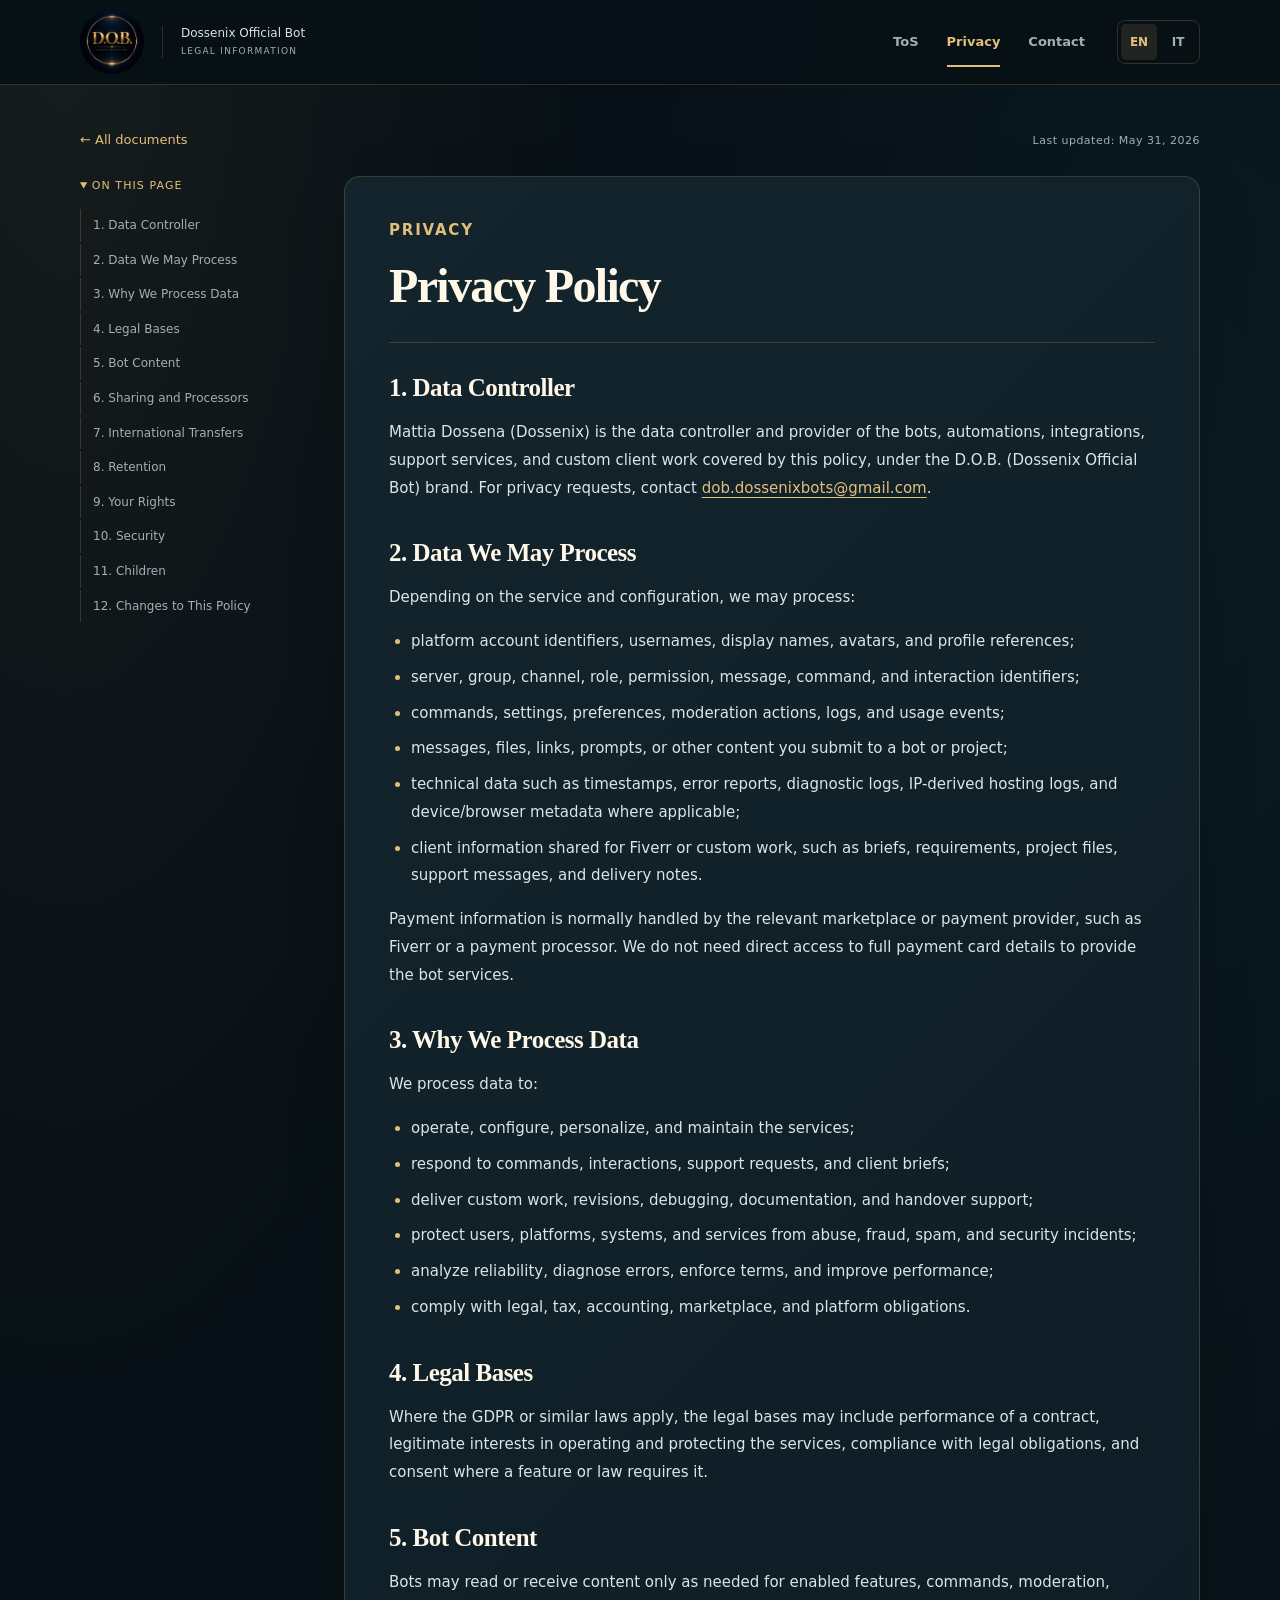
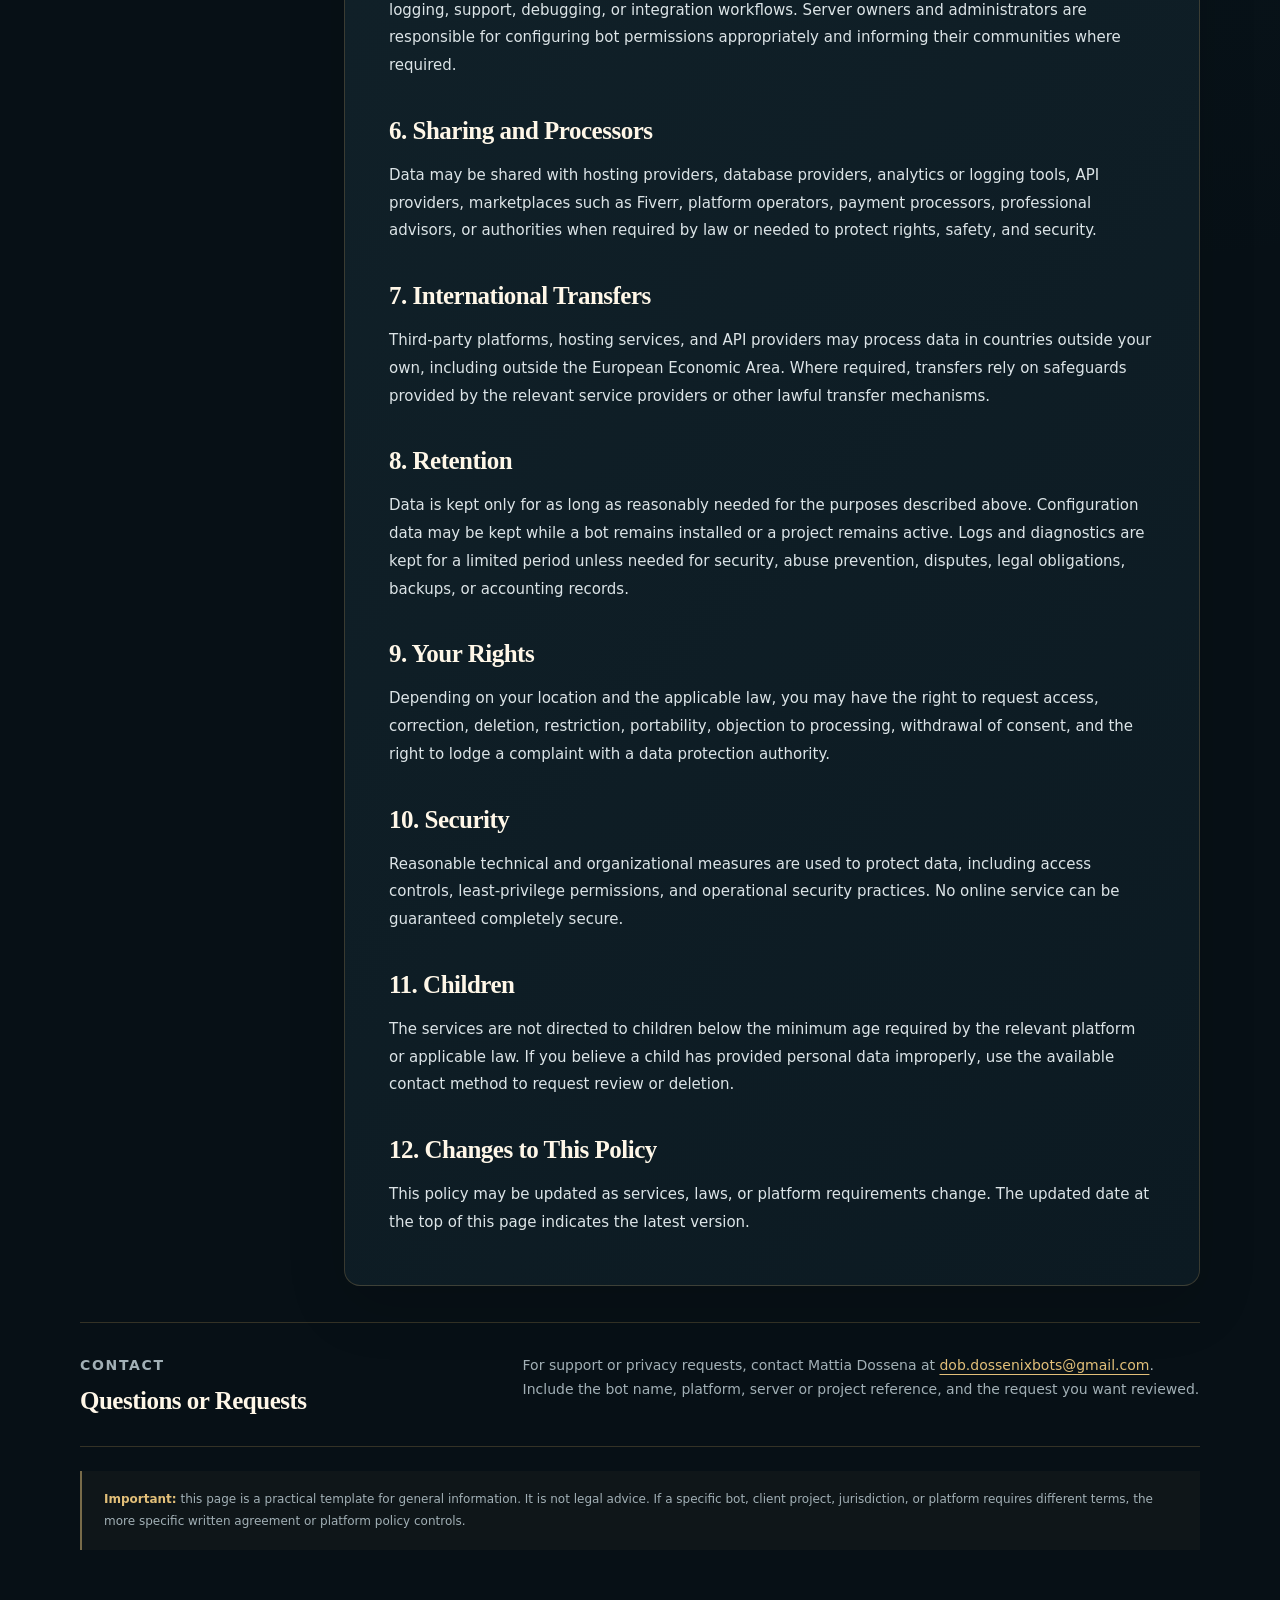
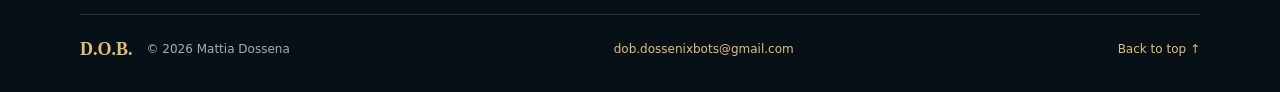
==== commit fab06a66: "Use supplied D.O.B. logo across legal pages and favicon" ====
--- a/privacy.html
+++ b/privacy.html
@@ -6,15 +6,16 @@
   <meta name="description" content="Terms of Service and Privacy Policy for D.O.B. — Dossenix Official Bot. Mattia Dossena, Dossenix bots, automations and custom work." />
   <meta name="theme-color" content="#071016" />
   <title>Privacy Policy · D.O.B.</title>
-  <link rel="stylesheet" href="style.css?v=20260914-2" />
-  <script src="script.js?v=20260914-2" defer></script>
+  <link rel="icon" type="image/png" href="assets/dob-logo.png" />
+  <link rel="stylesheet" href="style.css?v=20260914-3" />
+  <script src="script.js?v=20260914-3" defer></script>
 </head>
 <body data-page="privacy" id="top">
 <a class="skip-link" href="#content" data-skip>Skip to content</a>
 <header class="site-header">
   <div class="header-inner">
     <a class="brand" href="./" aria-label="D.O.B. — Dossenix Official Bot — Home">
-      <span class="brand-name">D.O.B.</span>
+      <img class="brand-logo" src="assets/dob-logo.png" alt="D.O.B." width="64" height="64" fetchpriority="high" />
       <span class="brand-copy"><span class="brand-subtitle">Dossenix Official Bot</span><span class="brand-caption">Legal Information</span></span>
     </a>
     <nav class="site-nav" aria-label="Primary navigation">
--- a/style.css
+++ b/style.css
@@ -32,7 +32,7 @@
 .site-header { position: sticky; top: 0; z-index: 20; background: rgba(7, 16, 22, .95); border-bottom: 1px solid var(--line); backdrop-filter: blur(16px); }
 .header-inner { width: min(1120px, calc(100% - 48px)); min-height: 84px; margin: auto; display: flex; align-items: center; gap: 32px; }
 .brand { display: flex; align-items: center; gap: 18px; margin-right: auto; text-decoration: none; flex-shrink: 0; }
-.brand-name { color: var(--gold); font: 700 30px/1 Georgia, 'Times New Roman', serif; letter-spacing: .04em; }
+.brand-logo { display: block; width: 64px; height: 64px; flex: 0 0 64px; object-fit: contain; border-radius: 50%; }
 .brand-copy { display: grid; gap: 4px; padding-left: 18px; border-left: 1px solid var(--line); line-height: 1.3; }
 .brand-subtitle { color: var(--text); font-size: 12px; }
 .brand-caption { color: var(--muted); font-size: 9px; letter-spacing: .14em; text-transform: uppercase; }
@@ -105,7 +105,7 @@
 @media (max-width: 680px) {
   html { scroll-padding-top: 92px; }
   .header-inner { min-height: 72px; gap: 16px; }
-  .brand-name { font-size: 25px; }
+  .brand-logo { width: 52px; height: 52px; flex-basis: 52px; }
   .site-nav { gap: 18px; }
   .site-nav a { font-size: 12px; }
   main { padding: 28px 0 40px; }
